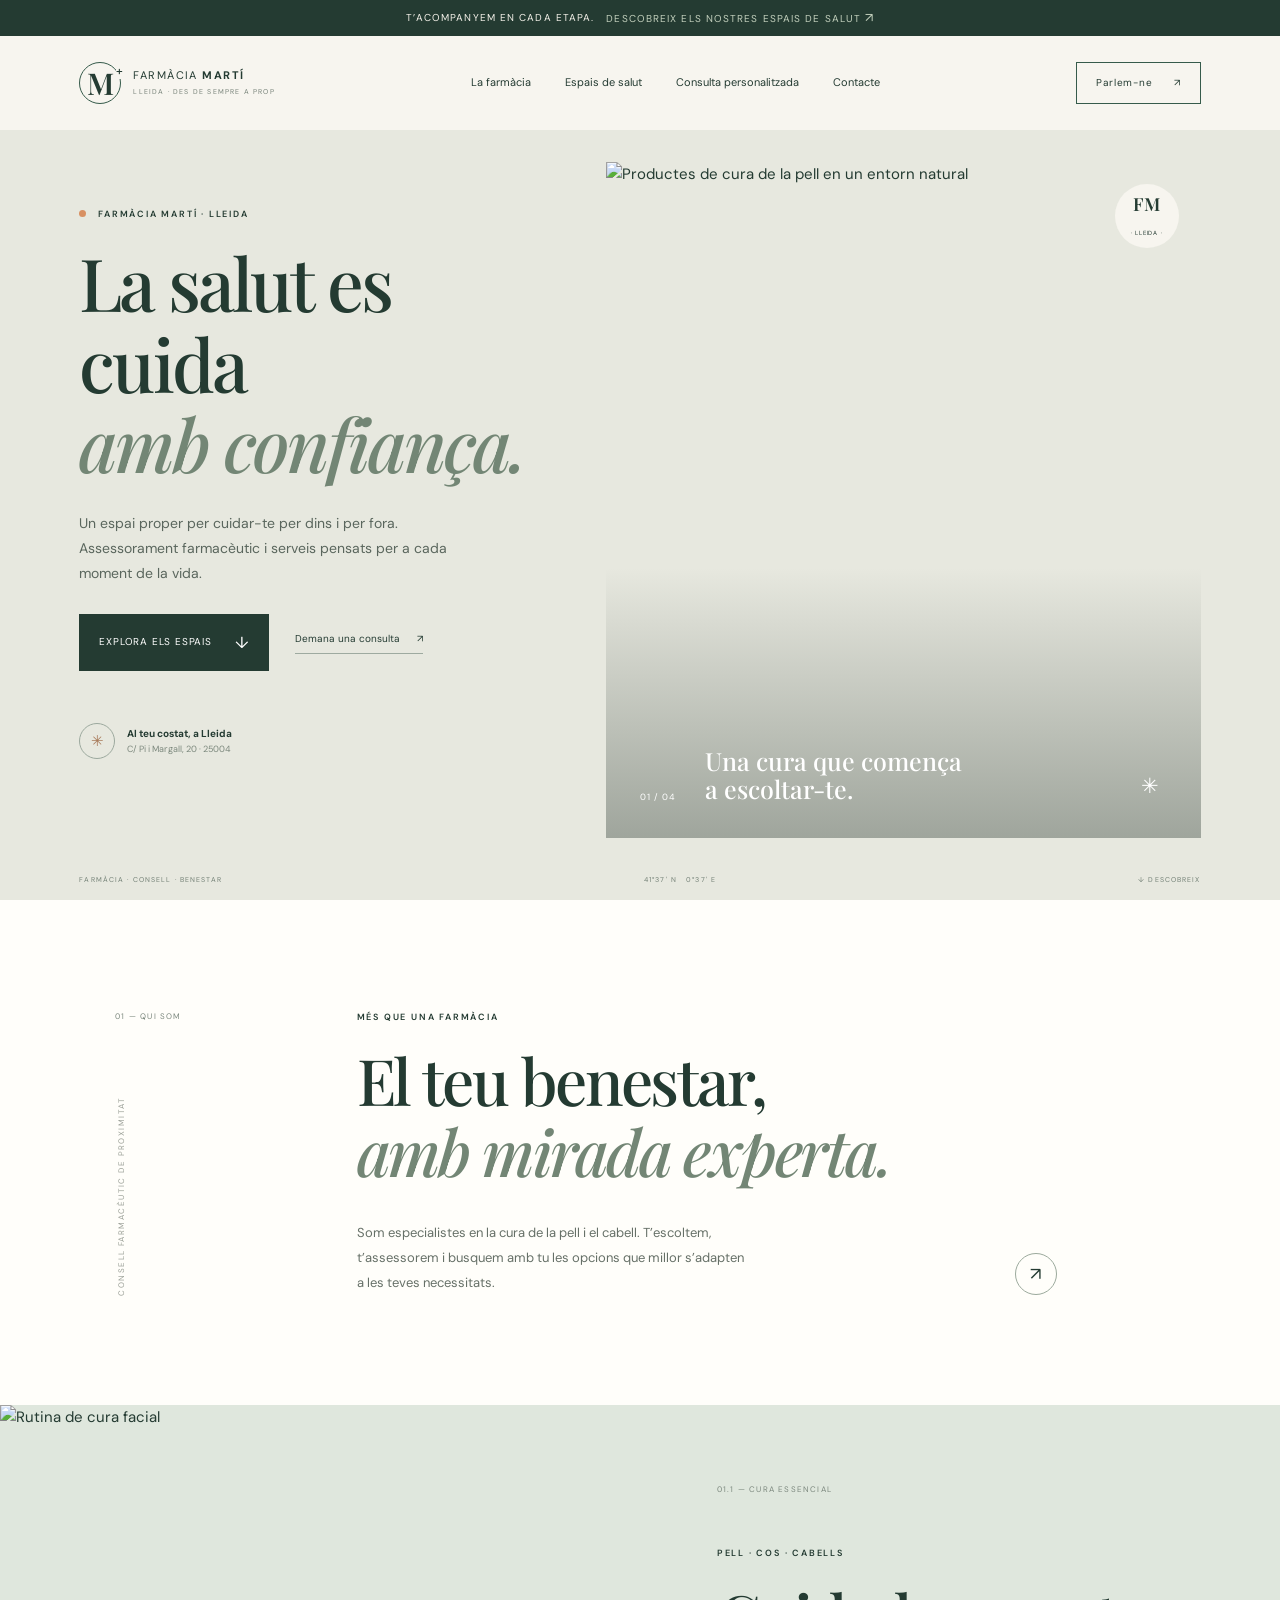
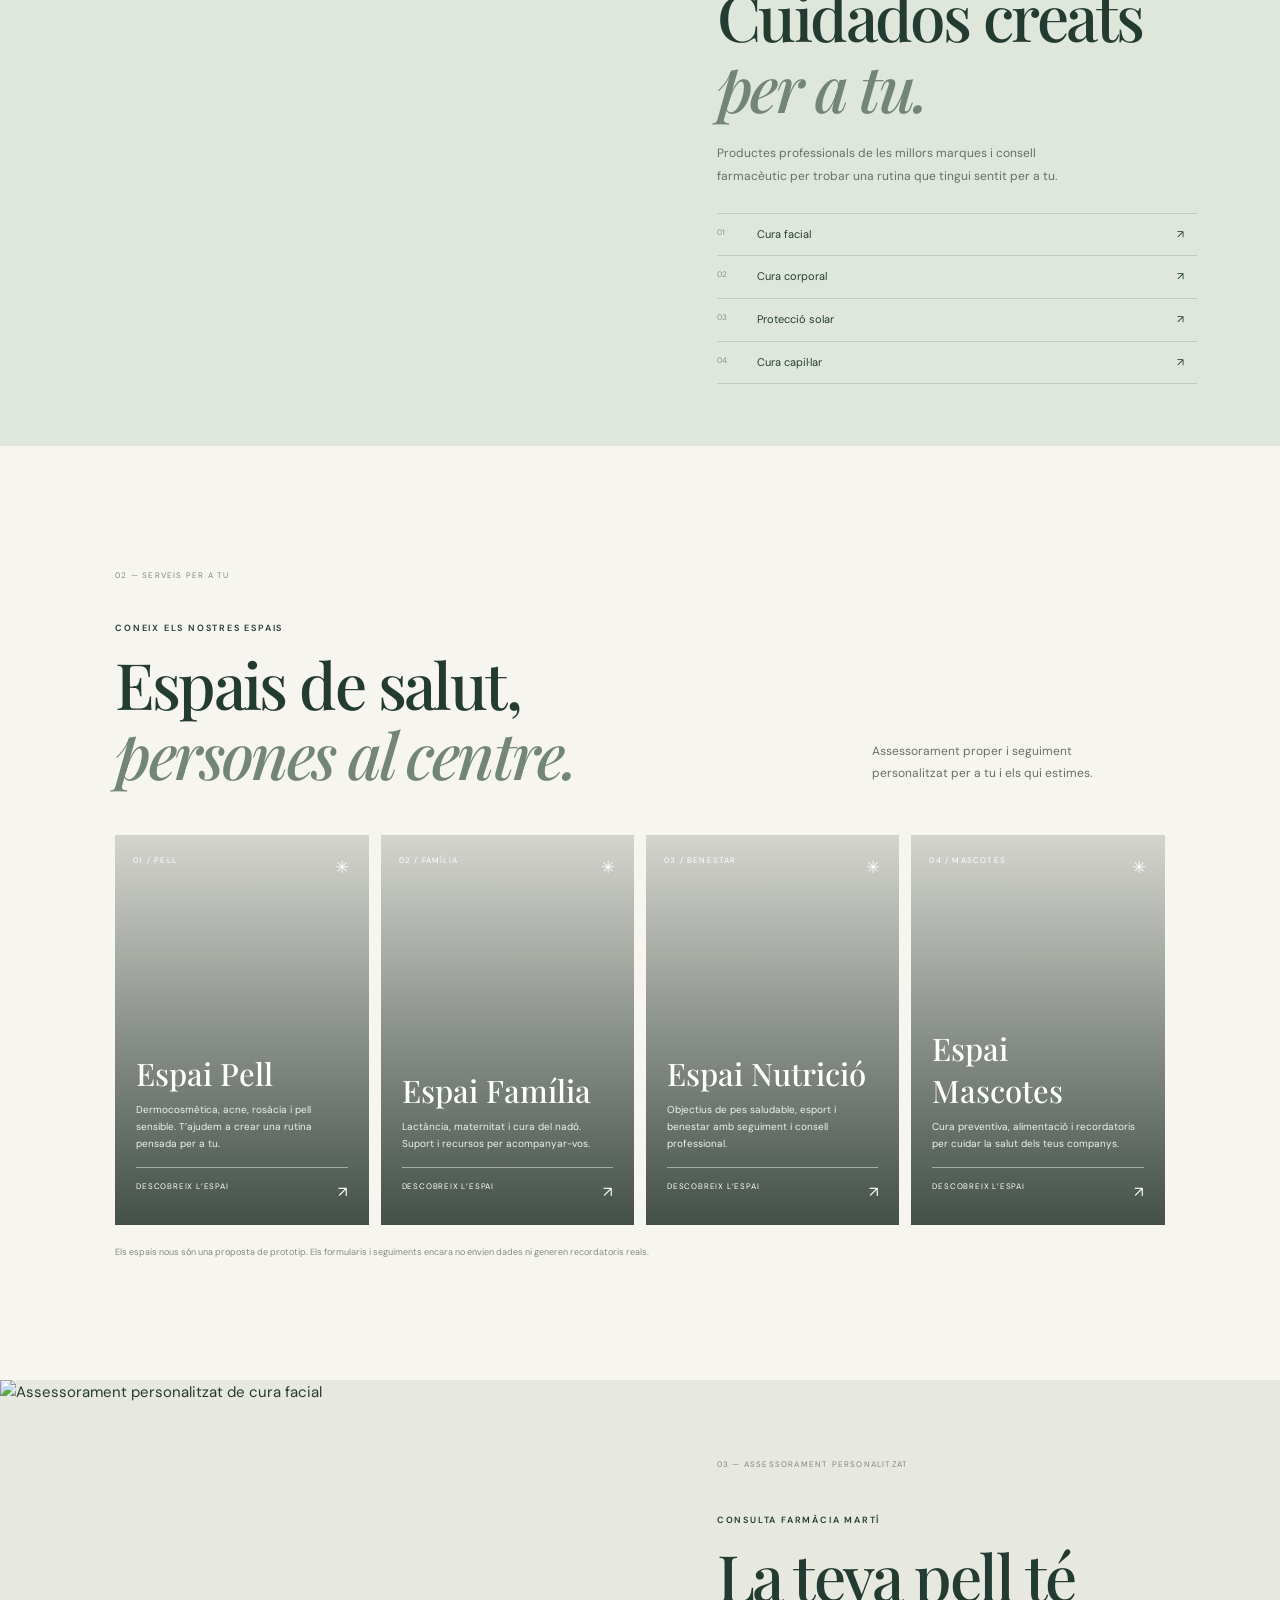
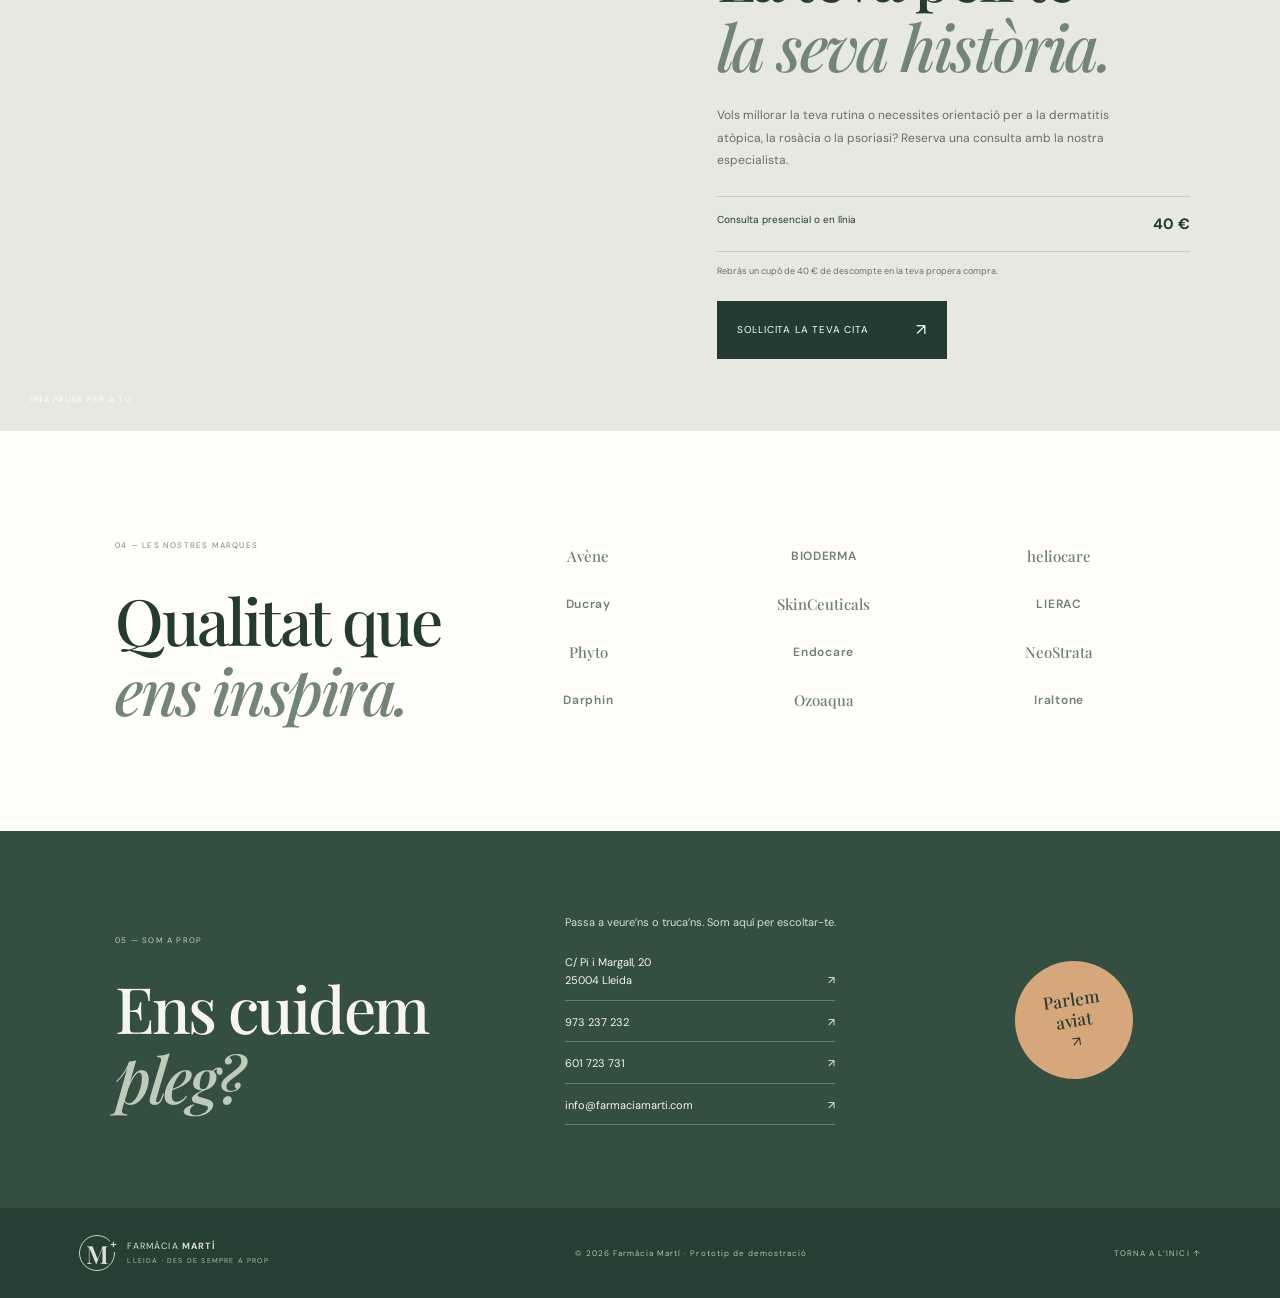
==== index.html @ e65467ad "Initial commit Co-authored-by: Copilot <223556219+Copilot@users.noreply.github.com>" ====
<!doctype html>
<html lang="ca">
<head>
  <meta charset="utf-8">
  <meta name="viewport" content="width=device-width, initial-scale=1">
  <meta name="theme-color" content="#f7f5ef">
  <meta name="description" content="Farmàcia Martí a Lleida: cura de la pell, assessorament dermocosmètic i nous espais de salut per a tota la família.">
  <title>Farmàcia Martí — Espais de salut a Lleida</title>
  <link rel="preconnect" href="https://fonts.googleapis.com">
  <link rel="preconnect" href="https://fonts.gstatic.com" crossorigin>
  <link href="https://fonts.googleapis.com/css2?family=DM+Sans:wght@400;500;600;700&family=Playfair+Display:wght@500;600;700&display=swap" rel="stylesheet">
  <link rel="stylesheet" href="styles.css">
</head>
<body>
  <div class="notice">T’acompanyem en cada etapa. <a href="#espais">Descobreix els nostres espais de salut <span>↗</span></a></div>
  <header class="site-header">
    <a class="brand" href="#inici" aria-label="Farmàcia Martí, inici"><span class="brand-mark">M<span>+</span></span><span class="brand-name">FARMÀCIA <b>MARTÍ</b><small>LLEIDA · DES DE SEMPRE A PROP</small></span></a>
    <button class="menu-toggle" aria-label="Obrir menú" aria-expanded="false">☰</button>
    <nav class="main-nav" aria-label="Navegació principal">
      <a href="#cura">La farmàcia</a><a href="#espais">Espais de salut</a><a href="#consulta">Consulta personalitzada</a><a href="#contacte">Contacte</a>
    </nav>
    <a class="header-cta" href="#consulta">Parlem-ne <span>↗</span></a>
  </header>
  <main>
    <section class="hero" id="inici">
      <div class="hero-copy"><p class="eyebrow"><span></span> FARMÀCIA MARTÍ · LLEIDA</p>
        <h1>La salut es cuida<br><em>amb confiança.</em></h1>
        <p class="hero-lead">Un espai proper per cuidar-te per dins i per fora. Assessorament farmacèutic i serveis pensats per a cada moment de la vida.</p>
        <div class="hero-actions"><a class="button button-dark" href="#espais">Explora els espais <span>↓</span></a><a class="text-link" href="#consulta">Demana una consulta <span>↗</span></a></div>
        <div class="hero-note"><span class="note-icon">✳</span><span><b>Al teu costat, a Lleida</b><small>C/ Pi i Margall, 20 · 25004</small></span></div>
      </div>
      <div class="hero-visual"><img src="https://images.unsplash.com/photo-1608248543803-ba4f8c70ae0b?auto=format&fit=crop&w=1400&q=85" alt="Productes de cura de la pell en un entorn natural"><div class="image-label"><span>01 / 04</span><b>Una cura que comença<br>a escoltar-te.</b><i>✳</i></div><div class="hero-stamp">FM<br><span>· LLEIDA ·</span></div></div>
      <div class="hero-bottom"><span>FARMÀCIA · CONSELL · BENESTAR</span><span>41°37' N&nbsp;&nbsp; 0°37' E</span><span>↓ DESCOBREIX</span></div>
    </section>

    <section class="intro section-pad" id="cura"><div class="intro-aside"><span class="section-number">01 — QUI SOM</span><span class="vertical-note">CONSELL FARMACÈUTIC DE PROXIMITAT</span></div><div class="intro-content"><p class="eyebrow">MÉS QUE UNA FARMÀCIA</p><h2>El teu benestar,<br><em>amb mirada experta.</em></h2><div class="intro-bottom"><p>Som especialistes en la cura de la pell i el cabell. T’escoltem, t’assessorem i busquem amb tu les opcions que millor s’adapten a les teves necessitats.</p><a class="round-link" href="#contacte" aria-label="Contacta amb Farmàcia Martí">↗</a></div></div></section>

    <section class="care-section"><div class="care-image"><img src="https://images.unsplash.com/photo-1556229010-6c3f2c9ca5f8?auto=format&fit=crop&w=1100&q=85" alt="Rutina de cura facial"></div><div class="care-copy"><span class="section-number">01.1 — CURA ESSENCIAL</span><p class="eyebrow">PELL · COS · CABELLS</p><h2>Cuidados creats<br><em>per a tu.</em></h2><p>Productes professionals de les millors marques i consell farmacèutic per trobar una rutina que tingui sentit per a tu.</p><div class="category-list"><a href="#espais"><span>01</span> Cura facial <b>↗</b></a><a href="#espais"><span>02</span> Cura corporal <b>↗</b></a><a href="#espais"><span>03</span> Protecció solar <b>↗</b></a><a href="#espais"><span>04</span> Cura capil·lar <b>↗</b></a></div></div></section>

    <section class="spaces section-pad" id="espais"><div class="spaces-heading"><div><span class="section-number">02 — SERVEIS PER A TU</span><p class="eyebrow">CONEIX ELS NOSTRES ESPAIS</p><h2>Espais de salut,<br><em>persones al centre.</em></h2></div><p>Assessorament proper i seguiment personalitzat per a tu i els qui estimes.</p></div>
      <div class="space-grid">
        <article class="space-card skin"><div class="space-card-top"><span>01 / PELL</span><span>✳</span></div><div class="space-content"><h3>Espai Pell</h3><p>Dermocosmètica, acne, rosàcia i pell sensible. T’ajudem a crear una rutina pensada per a tu.</p><a href="#consulta">Descobreix l’espai <b>↗</b></a></div></article>
        <article class="space-card family"><div class="space-card-top"><span>02 / FAMÍLIA</span><span>✳</span></div><div class="space-content"><h3>Espai Família</h3><p>Lactància, maternitat i cura del nadó. Suport i recursos per acompanyar-vos.</p><a href="#consulta">Descobreix l’espai <b>↗</b></a></div></article>
        <article class="space-card nutrition"><div class="space-card-top"><span>03 / BENESTAR</span><span>✳</span></div><div class="space-content"><h3>Espai Nutrició</h3><p>Objectius de pes saludable, esport i benestar amb seguiment i consell professional.</p><a href="#consulta">Descobreix l’espai <b>↗</b></a></div></article>
        <article class="space-card pets"><div class="space-card-top"><span>04 / MASCOTES</span><span>✳</span></div><div class="space-content"><h3>Espai Mascotes</h3><p>Cura preventiva, alimentació i recordatoris per cuidar la salut dels teus companys.</p><a href="#consulta">Descobreix l’espai <b>↗</b></a></div></article>
      </div>
      <p class="prototype-note">Els espais nous són una proposta de prototip. Els formularis i seguiments encara no envien dades ni generen recordatoris reals.</p>
    </section>

    <section class="appointment" id="consulta"><div class="appointment-image"><img src="https://images.unsplash.com/photo-1616394584738-fc6e612e71b9?auto=format&fit=crop&w=1100&q=85" alt="Assessorament personalitzat de cura facial"><span>UNA PAUSA PER A TU</span></div><div class="appointment-copy"><span class="section-number">03 — ASSESSORAMENT PERSONALITZAT</span><p class="eyebrow">CONSULTA FARMÀCIA MARTÍ</p><h2>La teva pell té<br><em>la seva història.</em></h2><p>Vols millorar la teva rutina o necessites orientació per a la dermatitis atòpica, la rosàcia o la psoriasi? Reserva una consulta amb la nostra especialista.</p><div class="price-line"><span>Consulta presencial o en línia</span><b>40 €</b></div><div class="coupon">Rebràs un cupó de 40 € de descompte en la teva propera compra.</div><button class="button button-dark" data-open-form="Pell">Sol·licita la teva cita <span>↗</span></button></div></section>

    <section class="brands section-pad"><div class="brands-title"><span class="section-number">04 — LES NOSTRES MARQUES</span><h2>Qualitat que<br><em>ens inspira.</em></h2></div><div class="brand-wall"><span>Avène</span><span>BIODERMA</span><span>heliocare</span><span>Ducray</span><span>SkinCeuticals</span><span>LIERAC</span><span>Phyto</span><span>Endocare</span><span>NeoStrata</span><span>Darphin</span><span>Ozoaqua</span><span>Iraltone</span></div></section>

    <section class="contact-band" id="contacte"><div><span class="section-number">05 — SOM A PROP</span><h2>Ens cuidem<br><em>pleg?</em></h2></div><div class="contact-info"><p>Passa a veure’ns o truca’ns. Som aquí per escoltar-te.</p><a href="https://maps.google.com/?q=Carrer+Pi+i+Margall+20+Lleida" target="_blank" rel="noreferrer">C/ Pi i Margall, 20<br>25004 Lleida <span>↗</span></a><a href="tel:+34973237232">973 237 232 <span>↗</span></a><a href="tel:+34601723731">601 723 731 <span>↗</span></a><a href="mailto:info@farmaciamarti.com">info@farmaciamarti.com <span>↗</span></a></div><a class="contact-round" href="mailto:info@farmaciamarti.com">Parlem<br>aviat <span>↗</span></a></section>
  </main>
  <footer><a class="brand footer-brand" href="#inici"><span class="brand-mark">M<span>+</span></span><span class="brand-name">FARMÀCIA <b>MARTÍ</b><small>LLEIDA · DES DE SEMPRE A PROP</small></span></a><span>© 2026 Farmàcia Martí · Prototip de demostració</span><a href="#inici">TORNA A L’INICI ↑</a></footer>

  <dialog id="request-dialog"><form method="dialog" class="dialog-close"><button aria-label="Tanca">×</button></form><p class="eyebrow">FARMÀCIA MARTÍ · LLEIDA</p><h2>Parlem del teu<br><em>benestar.</em></h2><p class="dialog-copy">Aquesta és una demostració. Per demanar hora de veritat, truca’ns al <a href="tel:+34973237232">973 237 232</a>.</p><form id="request-form"><label for="service">M’interessa</label><select id="service" name="service"><option>Espai Pell</option><option>Espai Família</option><option>Espai Nutrició</option><option>Espai Mascotes</option></select><label for="name">Com et podem dir?</label><input id="name" name="name" placeholder="El teu nom" required><label for="email">Correu electrònic</label><input id="email" name="email" type="email" placeholder="tu@exemple.cat" required><button class="button button-dark" type="submit">Veure confirmació <span>↗</span></button><p class="form-hint">Les dades s’utilitzen només en aquesta demostració i no s’envien ni es guarden.</p></form><p class="success-message" hidden>Gràcies! Hem preparat la teva sol·licitud de demostració. Per concretar una cita, contacta amb la farmàcia per telèfon.</p></dialog>
  <script src="script.js"></script>
</body>
</html>
---- styles.css ----
:root{--ink:#243b32;--green:#365b4b;--sage:#dfe7dc;--cream:#f7f5ef;--paper:#fffefa;--orange:#d89062;--line:#d8ddd3;--serif:'Playfair Display',Georgia,serif;--sans:'DM Sans',Arial,sans-serif}*{box-sizing:border-box}html{scroll-behavior:smooth}body{margin:0;background:var(--cream);color:var(--ink);font-family:var(--sans);font-size:15px;line-height:1.6}a{color:inherit;text-decoration:none}button{font:inherit}.notice{height:36px;background:var(--ink);color:#f4f1e9;text-align:center;font-size:10px;letter-spacing:.11em;text-transform:uppercase;display:flex;justify-content:center;align-items:center;gap:12px}.notice a{color:#c3d0bd}.notice span{font-size:13px}.site-header{height:94px;padding:0 6.2%;display:flex;align-items:center;justify-content:space-between;background:var(--cream);position:relative;z-index:5}.brand{display:flex;align-items:center;gap:12px}.brand-mark{font:600 30px var(--serif);width:42px;height:42px;border:1px solid var(--green);border-radius:50%;display:grid;place-items:center;position:relative}.brand-mark span{font:500 12px var(--sans);position:absolute;right:-3px;top:0;background:var(--cream)}.brand-name{font-size:11px;letter-spacing:.13em;line-height:1.25}.brand-name b{font-weight:700}.brand-name small{display:block;font-size:7px;letter-spacing:.17em;color:#778379;margin-top:5px}.main-nav{display:flex;gap:34px;font-size:11px}.main-nav a:hover,.text-link:hover{color:#aa704d}.header-cta{border:1px solid var(--green);padding:12px 19px;font-size:10px;letter-spacing:.07em}.header-cta span{padding-left:18px}.menu-toggle{display:none}.hero{min-height:620px;height:calc(100vh - 130px);max-height:790px;background:#e7e8df;display:grid;grid-template-columns:47% 53%;position:relative;padding:0 6.2% 44px}.hero-copy{align-self:center;padding:0 8% 20px 0;max-width:540px}.eyebrow{font-size:9px;letter-spacing:.2em;font-weight:600;margin:0 0 21px}.eyebrow>span{width:7px;height:7px;border-radius:50%;display:inline-block;background:var(--orange);margin-right:8px}.hero h1,.intro h2,.care-copy h2,.spaces h2,.appointment h2,.brands h2,.contact-band h2,.dialog h2{font:500 clamp(42px,5.7vw,78px)/1.1 var(--serif);letter-spacing:-.04em;margin:0}.hero h1 em,.intro h2 em,.care-copy h2 em,.spaces h2 em,.appointment h2 em,.brands h2 em,.contact-band h2 em,.dialog h2 em{font-weight:500;color:#738675}.hero-lead{font-size:14px;line-height:1.8;max-width:390px;color:#5a665d;margin:28px 0 27px}.hero-actions{display:flex;align-items:center;gap:26px}.button{display:inline-flex;align-items:center;justify-content:space-between;border:0;padding:16px 20px;min-width:190px;font-size:10px;letter-spacing:.08em;text-transform:uppercase;cursor:pointer}.button-dark{background:var(--ink);color:#fff}.button-dark:hover{background:#50715f}.button span{font-size:16px}.text-link{font-size:10px;border-bottom:1px solid #9eaaa0;padding-bottom:6px}.text-link span{margin-left:14px}.hero-note{display:flex;gap:12px;align-items:center;margin-top:52px}.note-icon{width:36px;height:36px;border:1px solid #9ca99e;border-radius:50%;display:grid;place-items:center;color:#a77958}.hero-note b,.hero-note small{display:block}.hero-note b{font-size:10px}.hero-note small{font-size:9px;color:#7c887d}.hero-visual{position:relative;margin:32px 0 18px;overflow:hidden}.hero-visual:after{content:'';position:absolute;inset:0;background:linear-gradient(0deg,rgba(25,40,32,.35),transparent 40%)}.hero-visual img,.care-image img,.appointment-image img{width:100%;height:100%;object-fit:cover;display:block}.hero-visual img{object-position:50% 45%}.image-label{position:absolute;z-index:1;bottom:34px;left:34px;color:#fff;display:grid;grid-template-columns:52px auto 26px;gap:13px;align-items:end;width:calc(100% - 68px)}.image-label span{font-size:9px;letter-spacing:.1em}.image-label b{font:500 25px/1.15 var(--serif)}.image-label i{font-style:normal;font-size:21px}.hero-stamp{position:absolute;z-index:2;top:22px;right:22px;background:var(--cream);border-radius:50%;height:64px;width:64px;text-align:center;padding-top:8px;font:600 18px var(--serif)}.hero-stamp span{font:6px var(--sans);letter-spacing:.13em}.hero-bottom{position:absolute;bottom:15px;left:6.2%;right:6.2%;display:flex;justify-content:space-between;font-size:7px;letter-spacing:.16em;color:#738076}.section-pad{padding:110px 9%}.intro{display:grid;grid-template-columns:23% 1fr;min-height:425px;background:var(--paper)}.section-number{font-size:8px;letter-spacing:.15em;color:#7c887e}.intro-aside{display:flex;flex-direction:column;justify-content:space-between}.vertical-note{writing-mode:vertical-rl;transform:rotate(180deg);font-size:8px;letter-spacing:.18em;color:#9a9f96}.intro-content{max-width:700px}.intro h2,.care-copy h2,.spaces h2,.appointment h2,.brands h2,.contact-band h2,.dialog h2{font-size:clamp(42px,5vw,65px)}.intro-bottom{display:flex;align-items:end;justify-content:space-between;margin-top:35px}.intro-bottom p{font-size:13px;color:#667067;max-width:390px;line-height:1.9;margin:0}.round-link{width:42px;height:42px;display:grid;place-items:center;border:1px solid #9caa9d;border-radius:50%;font-size:18px}.care-section{display:grid;grid-template-columns:1fr 1fr;min-height:620px;background:#dfe7dd}.care-image{min-height:600px}.care-image img{object-position:center}.care-copy{padding:78px 13% 62px 12%;align-self:center}.care-copy .section-number{display:block;margin-bottom:50px}.care-copy h2{margin:0 0 20px}.care-copy>p:not(.eyebrow){max-width:385px;color:#637067;font-size:12px;line-height:1.9;margin:0 0 25px}.category-list{border-top:1px solid #c0cbc0}.category-list a{display:grid;grid-template-columns:40px 1fr 20px;padding:12px 0;border-bottom:1px solid #c0cbc0;font-size:11px}.category-list a span{font-size:8px;color:#8a988c}.category-list a b{font-weight:400}.spaces{background:var(--cream);padding-top:115px;padding-bottom:120px}.spaces-heading{display:flex;justify-content:space-between;align-items:end;margin-bottom:46px}.spaces-heading>div .eyebrow{margin-top:36px;margin-bottom:13px}.spaces-heading>p{max-width:240px;color:#667067;font-size:12px;line-height:1.8;margin:0 5% 5px 30px}.space-grid{display:grid;grid-template-columns:repeat(4,1fr);gap:12px}.space-card{height:390px;position:relative;overflow:hidden;color:#fff;background-size:cover;background-position:center}.space-card:before{content:'';position:absolute;inset:0;background:linear-gradient(180deg,rgba(27,43,35,.16),rgba(27,43,35,.82))}.space-card.skin{background-image:url('https://images.unsplash.com/photo-1611930022073-b7a4ba5fcccd?auto=format&fit=crop&w=700&q=80')}.space-card.family{background-image:url('https://images.unsplash.com/photo-1519689680058-324335c77eba?auto=format&fit=crop&w=700&q=80')}.space-card.nutrition{background-image:url('https://images.unsplash.com/photo-1490645935967-10de6ba17061?auto=format&fit=crop&w=700&q=80')}.space-card.pets{background-image:url('https://images.unsplash.com/photo-1516734212186-a967f81ad0d7?auto=format&fit=crop&w=700&q=80')}.space-card-top{position:absolute;top:19px;left:18px;right:18px;display:flex;justify-content:space-between;font-size:8px;letter-spacing:.15em}.space-card-top span:last-child{font-size:17px}.space-content{position:absolute;bottom:0;padding:24px 21px 21px}.space-content h3{font:500 31px var(--serif);margin:0 0 7px}.space-content p{font-size:10px;line-height:1.7;margin:0 0 15px;color:#f1f1eb}.space-content a{display:block;font-size:8px;letter-spacing:.1em;text-transform:uppercase;border-top:1px solid #ffffff77;padding-top:12px}.space-content a b{float:right;font-size:15px;font-weight:400}.prototype-note{font-size:9px;color:#828a82;margin:20px 0 0}.appointment{display:grid;grid-template-columns:50% 50%;min-height:600px;background:#e7e8df}.appointment-image{position:relative;min-height:570px}.appointment-image img{object-position:50% 43%}.appointment-image>span{position:absolute;bottom:25px;left:30px;color:#fff;font-size:8px;letter-spacing:.16em}.appointment-copy{padding:78px 14% 72px 12%;align-self:center}.appointment-copy .section-number{display:block;margin-bottom:42px}.appointment-copy .eyebrow{margin-bottom:14px}.appointment-copy h2{margin-bottom:22px}.appointment-copy>p:not(.eyebrow){font-size:12px;line-height:1.9;color:#667067;max-width:400px}.price-line{display:flex;justify-content:space-between;border-top:1px solid #c6cdc3;border-bottom:1px solid #c6cdc3;padding:15px 0;margin-top:24px;font-size:10px}.price-line b{font-size:15px}.coupon{font-size:9px;color:#5e7565;margin:12px 0 23px}.appointment-copy .button{min-width:230px}.brands{background:var(--paper);display:grid;grid-template-columns:35% 1fr;align-items:center;padding-top:100px;padding-bottom:105px}.brands-title h2{margin-top:30px}.brand-wall{display:grid;grid-template-columns:repeat(3,1fr);gap:28px 24px;align-items:center;text-align:center}.brand-wall span{font:500 15px var(--serif);color:#718074}.brand-wall span:nth-child(2n){font:600 12px var(--sans);letter-spacing:.06em}.contact-band{background:#344f42;color:#f7f5ef;padding:83px 9%;display:grid;grid-template-columns:1fr 1fr 150px;align-items:center}.contact-band .section-number{color:#c2cdbf}.contact-band h2{margin-top:23px}.contact-band h2 em{color:#becbbb}.contact-info{display:flex;flex-direction:column;gap:13px}.contact-info p{font-size:11px;color:#d6ddd3;margin:0 0 10px}.contact-info a{font-size:11px;border-bottom:1px solid #ffffff40;padding-bottom:10px;width:270px}.contact-info a span{float:right}.contact-round{width:118px;height:118px;background:#d6a77a;color:#263d33;border-radius:50%;display:grid;place-content:center;text-align:center;font:500 17px/1.2 var(--serif);transform:rotate(-8deg)}.contact-round span{font:14px var(--sans);margin:3px auto 0}footer{padding:27px 6.2%;display:flex;justify-content:space-between;align-items:center;background:#273e34;color:#dbe2d8}footer .brand-mark{width:36px;height:36px;font-size:25px;border-color:#c8d2c8}footer .brand-mark span{background:#273e34}footer .brand-name{font-size:9px}footer .brand-name small{color:#aeb9ae}footer>span,footer>a:last-child{font-size:8px;letter-spacing:.13em;color:#b8c2b8}dialog{border:0;padding:44px 48px 38px;max-width:450px;width:calc(100% - 32px);background:var(--paper);color:var(--ink);box-shadow:0 20px 90px #17251c55}dialog::backdrop{background:#15251dbb;backdrop-filter:blur(3px)}.dialog-close{position:absolute;right:18px;top:12px}.dialog-close button{background:none;border:0;font-size:26px;cursor:pointer;color:var(--ink)}dialog h2{font-size:44px;margin-bottom:15px}.dialog-copy{font-size:12px;color:#69736a;line-height:1.8}dialog label{display:block;font-size:9px;letter-spacing:.1em;text-transform:uppercase;margin:15px 0 5px}dialog input,dialog select{width:100%;padding:12px;border:1px solid var(--line);background:white;font:12px var(--sans);color:var(--ink)}dialog .button{width:100%;margin-top:21px}.form-hint{font-size:9px;color:#818981}.success-message{font-size:13px;line-height:1.8;color:#476950;background:#e9f0e8;padding:16px;margin-top:20px}
@media(max-width:900px){.site-header{padding:0 4%;height:80px}.main-nav{gap:16px;font-size:9px}.header-cta{padding:10px;font-size:9px}.hero{padding-left:5%;padding-right:5%;grid-template-columns:46% 54%;min-height:590px}.hero-copy{padding-right:6%}.hero h1{font-size:58px}.hero-bottom{left:5%;right:5%}.section-pad{padding-left:6%;padding-right:6%}.space-grid{grid-template-columns:repeat(2,1fr)}.space-card{height:370px}.care-copy,.appointment-copy{padding-left:8%;padding-right:8%}.contact-band{padding-left:6%;padding-right:6%;grid-template-columns:1fr 1fr 120px}.contact-round{width:100px;height:100px}}
@media(max-width:650px){.notice{font-size:8px;letter-spacing:.07em;gap:5px}.site-header{height:72px}.brand-mark{width:36px;height:36px;font-size:25px}.brand-name{font-size:9px}.menu-toggle{display:block;margin-left:auto;margin-right:12px;border:0;background:none;font-size:20px;color:var(--ink)}.main-nav{display:none;position:absolute;top:72px;left:0;right:0;background:var(--paper);padding:20px 7%;flex-direction:column;gap:18px;font-size:12px;box-shadow:0 12px 20px #1c32251a}.main-nav.open{display:flex}.header-cta{padding:9px;font-size:8px}.header-cta span{padding-left:6px}.hero{display:flex;flex-direction:column;height:auto;min-height:0;padding:48px 6% 43px}.hero-copy{padding:0;max-width:none}.hero h1{font-size:51px}.hero-lead{margin:20px 0;font-size:12px}.hero-actions{gap:15px}.button{min-width:165px;padding:14px;font-size:8px}.text-link{font-size:9px}.hero-note{margin-top:25px}.hero-visual{height:350px;margin:30px 0 0}.hero-visual img{object-position:center}.image-label{bottom:23px;left:20px;width:calc(100% - 40px);grid-template-columns:42px auto 20px;gap:8px}.image-label b{font-size:21px}.hero-stamp{width:52px;height:52px;top:13px;right:13px;font-size:16px}.hero-bottom{bottom:13px;font-size:6px}.hero-bottom span:nth-child(2){display:none}.section-pad{padding:70px 7%}.intro{display:block;min-height:0}.intro-aside{height:auto;margin-bottom:37px}.vertical-note{display:none}.intro h2,.care-copy h2,.spaces h2,.appointment h2,.brands h2,.contact-band h2{font-size:45px}.intro-bottom{margin-top:24px}.intro-bottom p{font-size:11px;padding-right:20px}.care-section,.appointment{grid-template-columns:1fr}.care-image,.appointment-image{min-height:360px;height:360px}.care-copy,.appointment-copy{padding:52px 7% 58px}.care-copy .section-number,.appointment-copy .section-number{margin-bottom:31px}.care-copy>p:not(.eyebrow),.appointment-copy>p:not(.eyebrow){font-size:11px}.spaces-heading{display:block;margin-bottom:30px}.spaces-heading>div .eyebrow{margin-top:28px}.spaces-heading>p{margin:18px 0 0;max-width:310px}.space-grid{gap:9px}.space-card{height:330px}.space-content{padding:20px 14px 16px}.space-content h3{font-size:25px}.space-content p{font-size:9px}.space-card-top{left:13px;right:13px;font-size:7px}.prototype-note{line-height:1.7}.appointment-image{order:1}.appointment-copy{order:2}.brands{grid-template-columns:1fr;gap:35px}.brands-title h2{margin-top:20px}.brand-wall{gap:24px 12px}.brand-wall span{font-size:13px}.contact-band{padding:60px 7%;grid-template-columns:1fr auto;gap:30px}.contact-band>div:first-child{grid-column:1/-1}.contact-info a{width:min(270px,100%)}.contact-round{grid-column:2;grid-row:2;width:82px;height:82px;font-size:14px}.contact-info{grid-column:1;grid-row:2}.contact-info p{font-size:10px}footer{padding:24px 6%;flex-wrap:wrap;gap:18px}footer>span{order:3;width:100%;font-size:7px}footer>a:last-child{font-size:7px}dialog{padding:38px 25px 27px}.dialog h2{font-size:40px}}
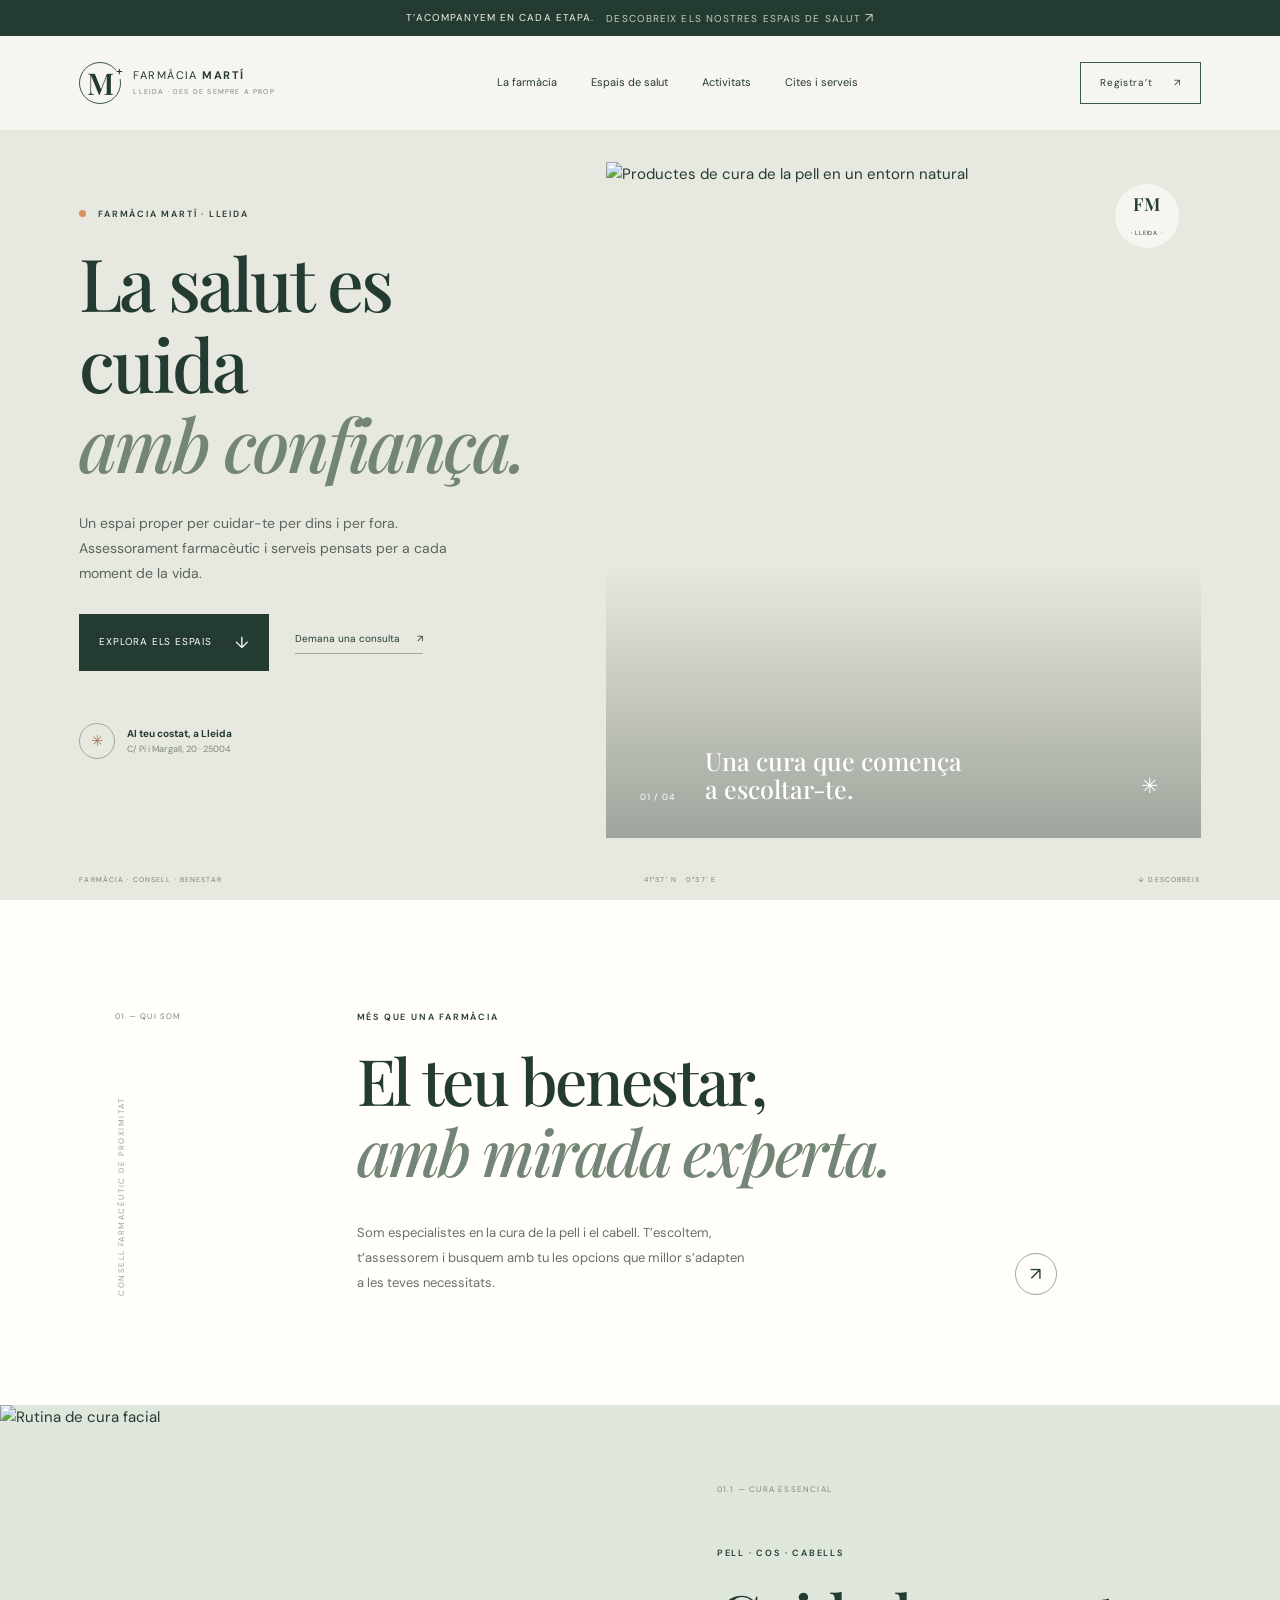
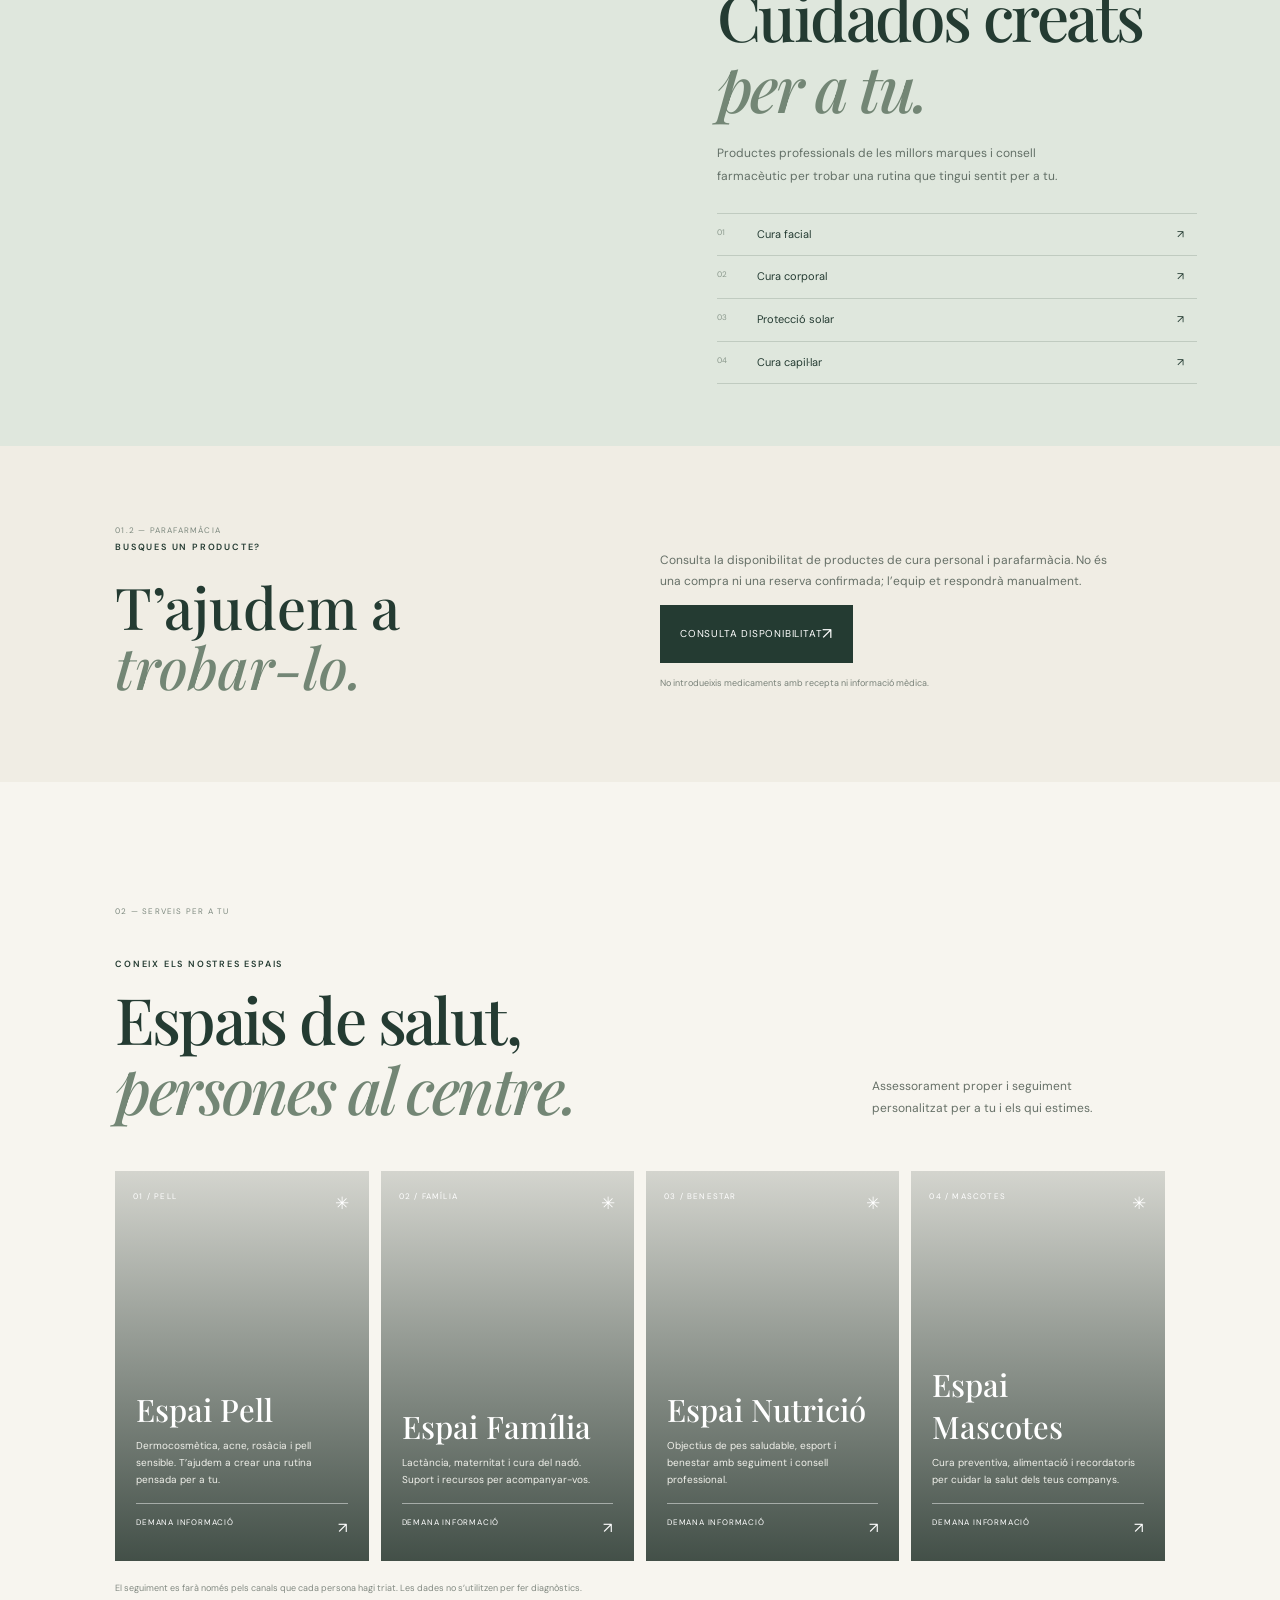
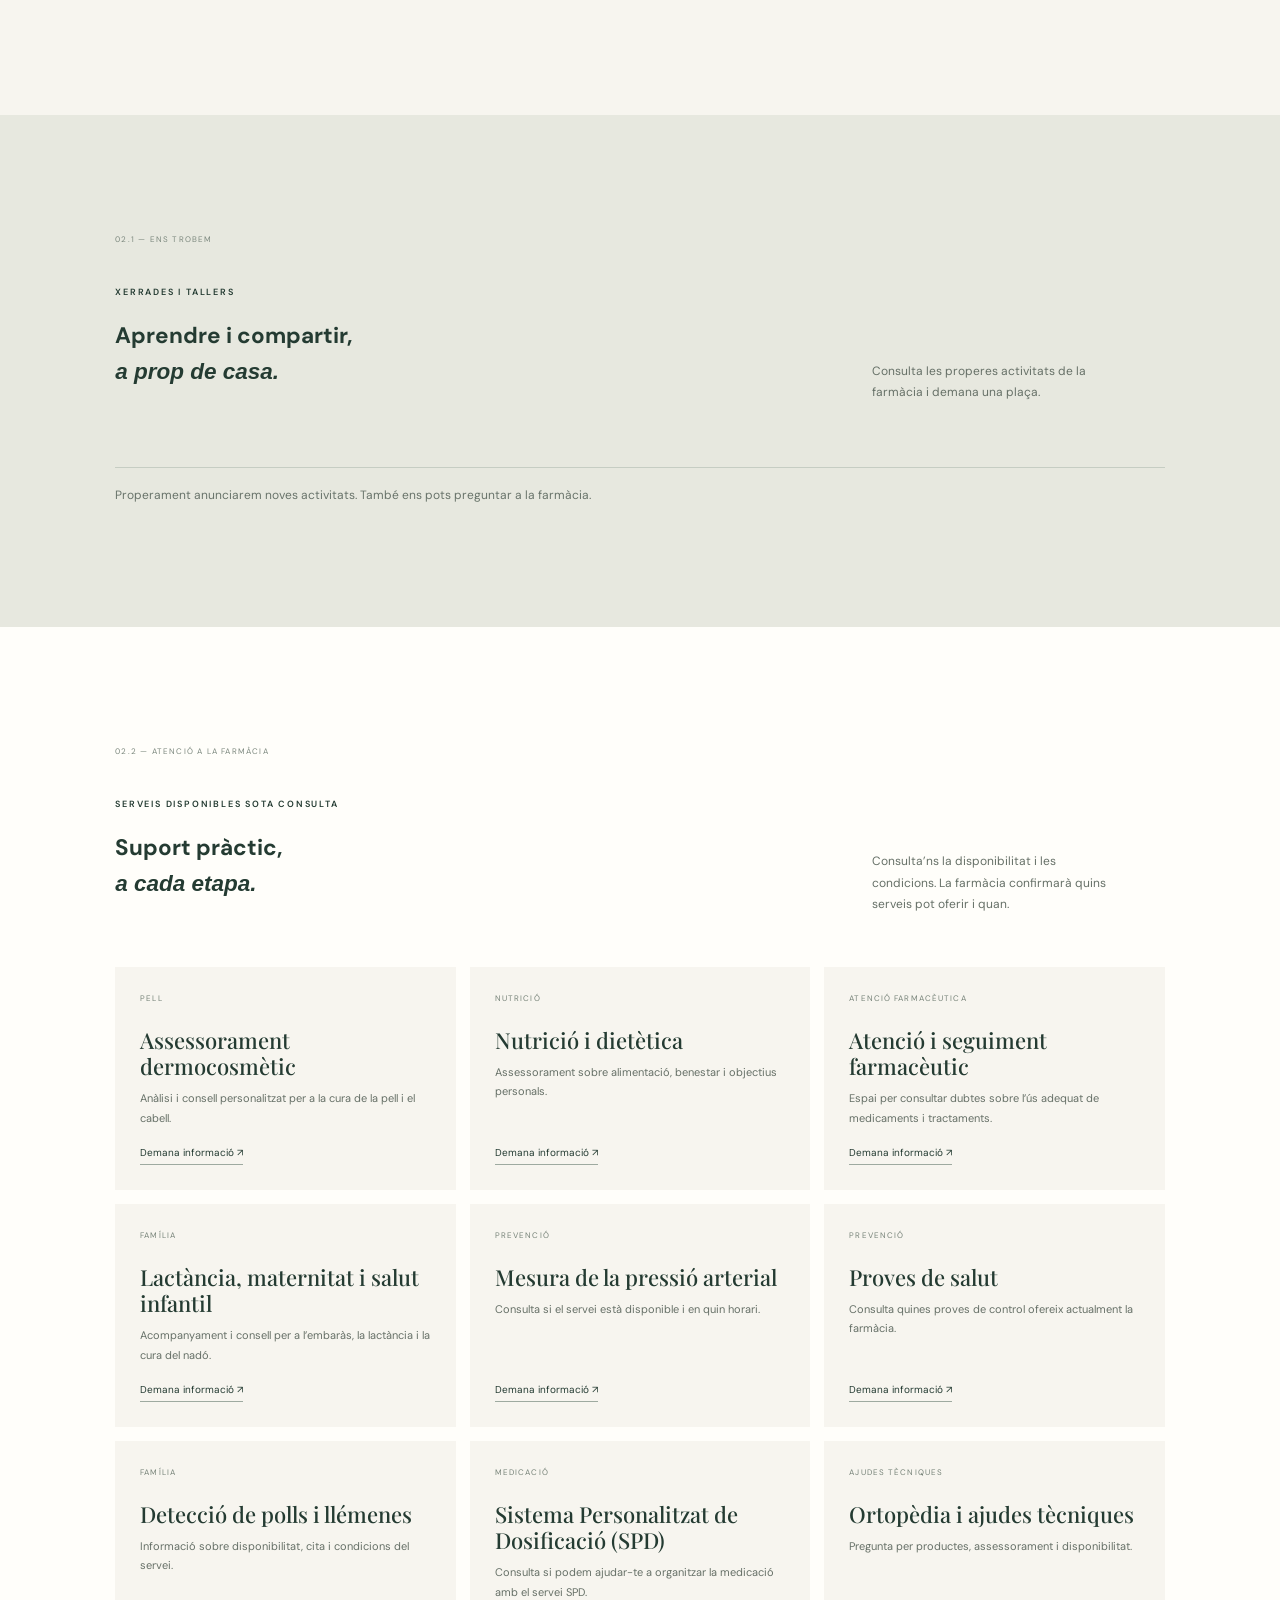
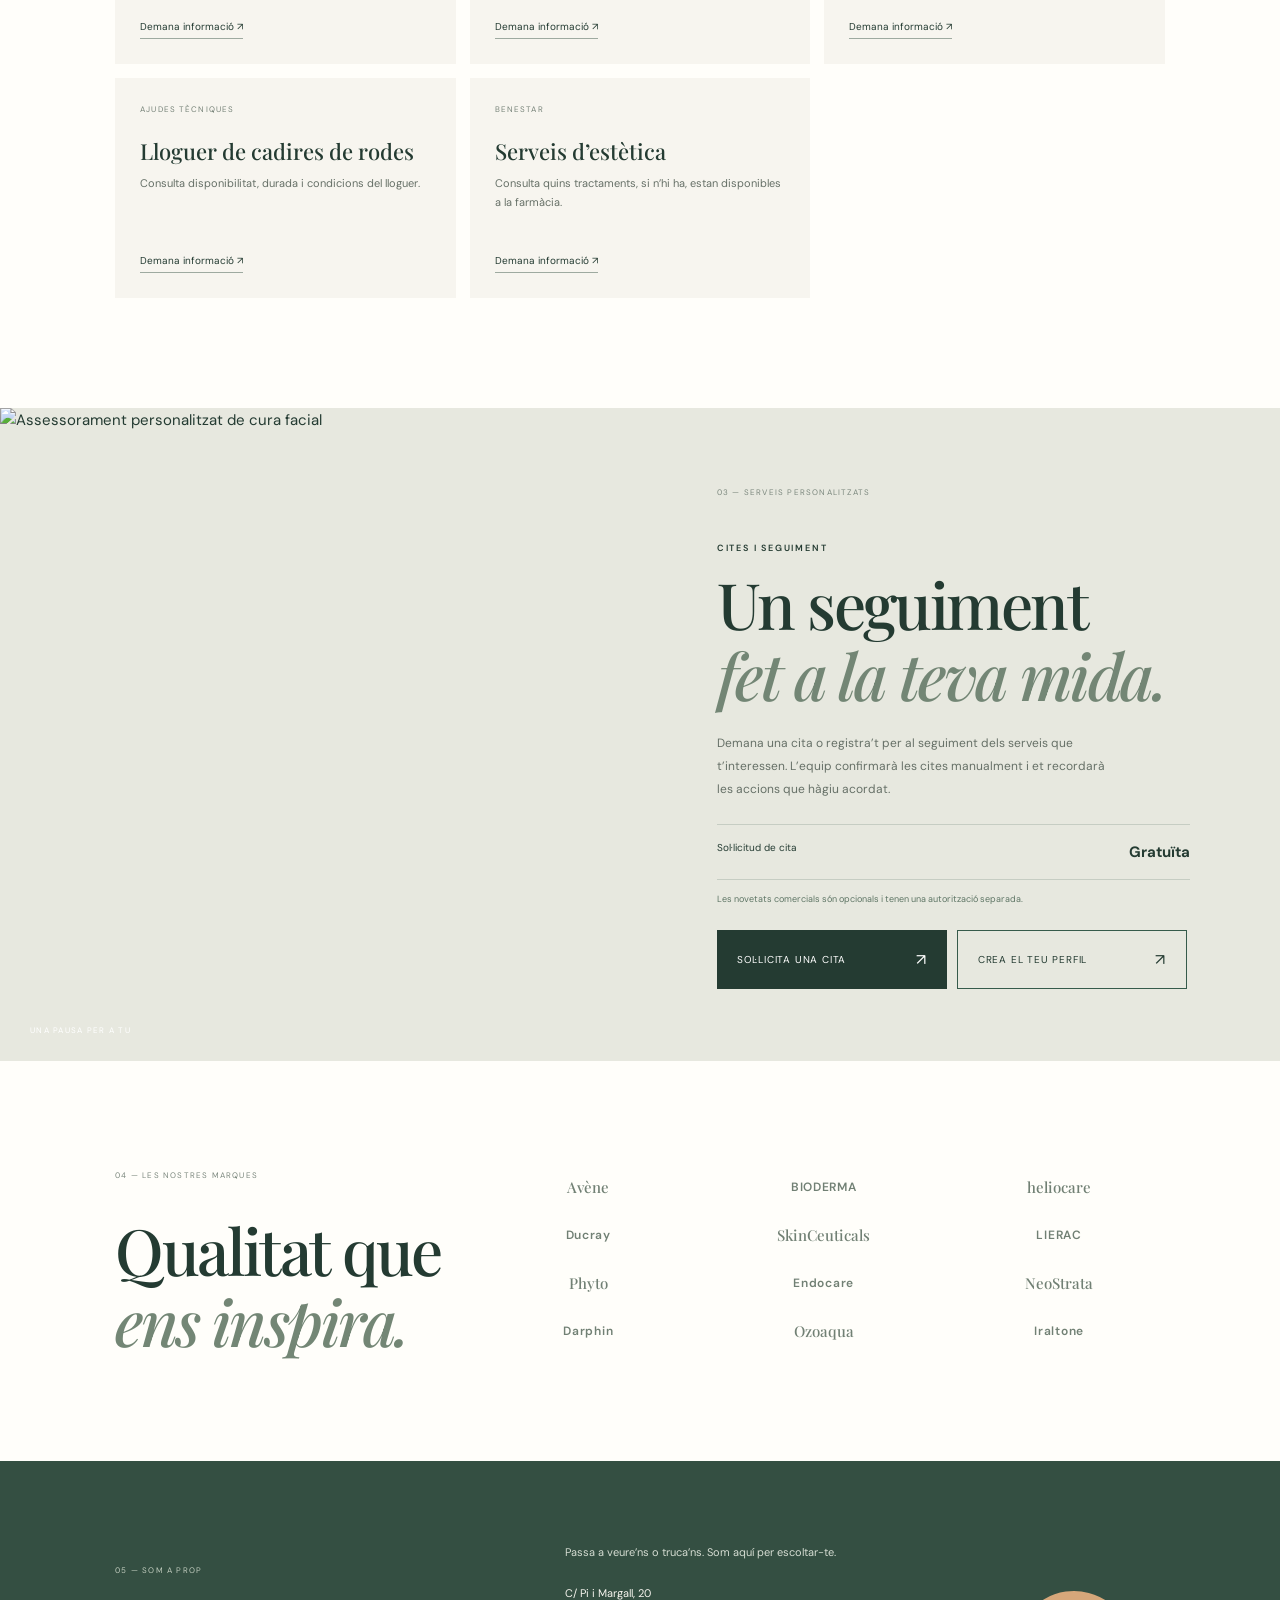
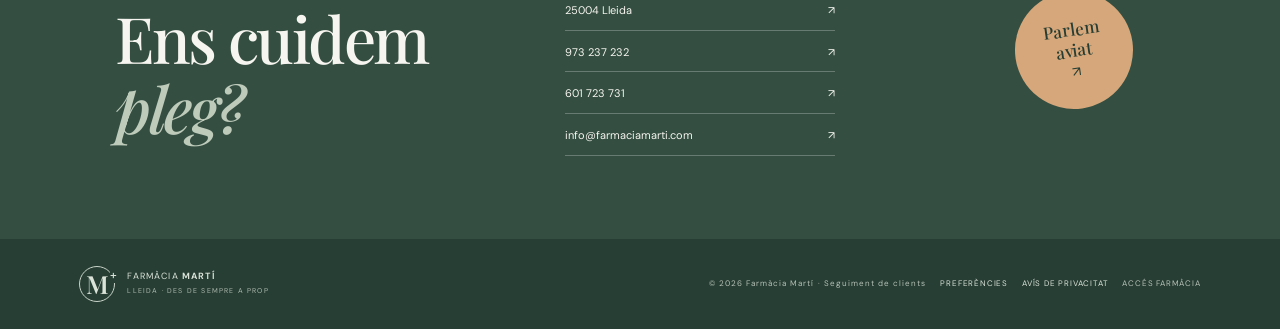
==== commit 8bd57d9d: "Actualitza els serveis de la farmàcia" ====
--- a/index.html
+++ b/index.html
@@ -9,7 +9,7 @@
   <link rel="preconnect" href="https://fonts.googleapis.com">
   <link rel="preconnect" href="https://fonts.gstatic.com" crossorigin>
   <link href="https://fonts.googleapis.com/css2?family=DM+Sans:wght@400;500;600;700&family=Playfair+Display:wght@500;600;700&display=swap" rel="stylesheet">
-  <link rel="stylesheet" href="styles.css">
+  <link rel="stylesheet" href="styles.css"><link rel="stylesheet" href="site-extra.css">
 </head>
 <body>
   <div class="notice">T’acompanyem en cada etapa. <a href="#espais">Descobreix els nostres espais de salut <span>↗</span></a></div>
@@ -17,16 +17,16 @@
     <a class="brand" href="#inici" aria-label="Farmàcia Martí, inici"><span class="brand-mark">M<span>+</span></span><span class="brand-name">FARMÀCIA <b>MARTÍ</b><small>LLEIDA · DES DE SEMPRE A PROP</small></span></a>
     <button class="menu-toggle" aria-label="Obrir menú" aria-expanded="false">☰</button>
     <nav class="main-nav" aria-label="Navegació principal">
-      <a href="#cura">La farmàcia</a><a href="#espais">Espais de salut</a><a href="#consulta">Consulta personalitzada</a><a href="#contacte">Contacte</a>
+      <a href="#cura">La farmàcia</a><a href="#espais">Espais de salut</a><a href="#activitats">Activitats</a><a href="#serveis-farmacia">Cites i serveis</a>
     </nav>
-    <a class="header-cta" href="#consulta">Parlem-ne <span>↗</span></a>
+    <a class="header-cta" href="#serveis-farmacia" data-open-form="Espai Pell">Registra’t <span>↗</span></a>
   </header>
   <main>
     <section class="hero" id="inici">
       <div class="hero-copy"><p class="eyebrow"><span></span> FARMÀCIA MARTÍ · LLEIDA</p>
         <h1>La salut es cuida<br><em>amb confiança.</em></h1>
         <p class="hero-lead">Un espai proper per cuidar-te per dins i per fora. Assessorament farmacèutic i serveis pensats per a cada moment de la vida.</p>
-        <div class="hero-actions"><a class="button button-dark" href="#espais">Explora els espais <span>↓</span></a><a class="text-link" href="#consulta">Demana una consulta <span>↗</span></a></div>
+        <div class="hero-actions"><a class="button button-dark" href="#espais">Explora els espais <span>↓</span></a><a class="text-link" href="#serveis-farmacia">Demana una consulta <span>↗</span></a></div>
         <div class="hero-note"><span class="note-icon">✳</span><span><b>Al teu costat, a Lleida</b><small>C/ Pi i Margall, 20 · 25004</small></span></div>
       </div>
       <div class="hero-visual"><img src="https://images.unsplash.com/photo-1608248543803-ba4f8c70ae0b?auto=format&fit=crop&w=1400&q=85" alt="Productes de cura de la pell en un entorn natural"><div class="image-label"><span>01 / 04</span><b>Una cura que comença<br>a escoltar-te.</b><i>✳</i></div><div class="hero-stamp">FM<br><span>· LLEIDA ·</span></div></div>
@@ -37,25 +37,46 @@
 
     <section class="care-section"><div class="care-image"><img src="https://images.unsplash.com/photo-1556229010-6c3f2c9ca5f8?auto=format&fit=crop&w=1100&q=85" alt="Rutina de cura facial"></div><div class="care-copy"><span class="section-number">01.1 — CURA ESSENCIAL</span><p class="eyebrow">PELL · COS · CABELLS</p><h2>Cuidados creats<br><em>per a tu.</em></h2><p>Productes professionals de les millors marques i consell farmacèutic per trobar una rutina que tingui sentit per a tu.</p><div class="category-list"><a href="#espais"><span>01</span> Cura facial <b>↗</b></a><a href="#espais"><span>02</span> Cura corporal <b>↗</b></a><a href="#espais"><span>03</span> Protecció solar <b>↗</b></a><a href="#espais"><span>04</span> Cura capil·lar <b>↗</b></a></div></div></section>
 
+    <section class="product-band section-pad" id="productes"><div><span class="section-number">01.2 — PARAFARMÀCIA</span><p class="eyebrow">BUSQUES UN PRODUCTE?</p><h2>T’ajudem a<br><em>trobar-lo.</em></h2></div><div><p>Consulta la disponibilitat de productes de cura personal i parafarmàcia. No és una compra ni una reserva confirmada; l’equip et respondrà manualment.</p><button class="button button-dark" data-open-product>Consulta disponibilitat <span>↗</span></button><small>No introdueixis medicaments amb recepta ni informació mèdica.</small></div></section>
+
     <section class="spaces section-pad" id="espais"><div class="spaces-heading"><div><span class="section-number">02 — SERVEIS PER A TU</span><p class="eyebrow">CONEIX ELS NOSTRES ESPAIS</p><h2>Espais de salut,<br><em>persones al centre.</em></h2></div><p>Assessorament proper i seguiment personalitzat per a tu i els qui estimes.</p></div>
       <div class="space-grid">
-        <article class="space-card skin"><div class="space-card-top"><span>01 / PELL</span><span>✳</span></div><div class="space-content"><h3>Espai Pell</h3><p>Dermocosmètica, acne, rosàcia i pell sensible. T’ajudem a crear una rutina pensada per a tu.</p><a href="#consulta">Descobreix l’espai <b>↗</b></a></div></article>
-        <article class="space-card family"><div class="space-card-top"><span>02 / FAMÍLIA</span><span>✳</span></div><div class="space-content"><h3>Espai Família</h3><p>Lactància, maternitat i cura del nadó. Suport i recursos per acompanyar-vos.</p><a href="#consulta">Descobreix l’espai <b>↗</b></a></div></article>
-        <article class="space-card nutrition"><div class="space-card-top"><span>03 / BENESTAR</span><span>✳</span></div><div class="space-content"><h3>Espai Nutrició</h3><p>Objectius de pes saludable, esport i benestar amb seguiment i consell professional.</p><a href="#consulta">Descobreix l’espai <b>↗</b></a></div></article>
-        <article class="space-card pets"><div class="space-card-top"><span>04 / MASCOTES</span><span>✳</span></div><div class="space-content"><h3>Espai Mascotes</h3><p>Cura preventiva, alimentació i recordatoris per cuidar la salut dels teus companys.</p><a href="#consulta">Descobreix l’espai <b>↗</b></a></div></article>
+        <article class="space-card skin"><div class="space-card-top"><span>01 / PELL</span><span>✳</span></div><div class="space-content"><h3>Espai Pell</h3><p>Dermocosmètica, acne, rosàcia i pell sensible. T’ajudem a crear una rutina pensada per a tu.</p><button type="button" data-service-request="dermo">Demana informació <b>↗</b></button></div></article>
+        <article class="space-card family"><div class="space-card-top"><span>02 / FAMÍLIA</span><span>✳</span></div><div class="space-content"><h3>Espai Família</h3><p>Lactància, maternitat i cura del nadó. Suport i recursos per acompanyar-vos.</p><button type="button" data-service-request="family">Demana informació <b>↗</b></button></div></article>
+        <article class="space-card nutrition"><div class="space-card-top"><span>03 / BENESTAR</span><span>✳</span></div><div class="space-content"><h3>Espai Nutrició</h3><p>Objectius de pes saludable, esport i benestar amb seguiment i consell professional.</p><button type="button" data-service-request="nutrition">Demana informació <b>↗</b></button></div></article>
+        <article class="space-card pets"><div class="space-card-top"><span>04 / MASCOTES</span><span>✳</span></div><div class="space-content"><h3>Espai Mascotes</h3><p>Cura preventiva, alimentació i recordatoris per cuidar la salut dels teus companys.</p><button type="button" data-service-request="pets">Demana informació <b>↗</b></button></div></article>
       </div>
-      <p class="prototype-note">Els espais nous són una proposta de prototip. Els formularis i seguiments encara no envien dades ni generen recordatoris reals.</p>
+      <p class="prototype-note">El seguiment es farà només pels canals que cada persona hagi triat. Les dades no s’utilitzen per fer diagnòstics.</p>
     </section>
 
-    <section class="appointment" id="consulta"><div class="appointment-image"><img src="https://images.unsplash.com/photo-1616394584738-fc6e612e71b9?auto=format&fit=crop&w=1100&q=85" alt="Assessorament personalitzat de cura facial"><span>UNA PAUSA PER A TU</span></div><div class="appointment-copy"><span class="section-number">03 — ASSESSORAMENT PERSONALITZAT</span><p class="eyebrow">CONSULTA FARMÀCIA MARTÍ</p><h2>La teva pell té<br><em>la seva història.</em></h2><p>Vols millorar la teva rutina o necessites orientació per a la dermatitis atòpica, la rosàcia o la psoriasi? Reserva una consulta amb la nostra especialista.</p><div class="price-line"><span>Consulta presencial o en línia</span><b>40 €</b></div><div class="coupon">Rebràs un cupó de 40 € de descompte en la teva propera compra.</div><button class="button button-dark" data-open-form="Pell">Sol·licita la teva cita <span>↗</span></button></div></section>
+    <section class="events section-pad" id="activitats"><div class="spaces-heading"><div><span class="section-number">02.1 — ENS TROBEM</span><p class="eyebrow">XERRADES I TALLERS</p><h2>Aprendre i compartir,<br><em>a prop de casa.</em></h2></div><p>Consulta les properes activitats de la farmàcia i demana una plaça.</p></div><div id="events-list" class="events-grid"><p class="empty-events">Properament anunciarem noves activitats. També ens pots preguntar a la farmàcia.</p></div></section>
+
+    <section class="service-catalog section-pad" id="serveis-farmacia"><div class="spaces-heading"><div><span class="section-number">02.2 — ATENCIÓ A LA FARMÀCIA</span><p class="eyebrow">SERVEIS DISPONIBLES SOTA CONSULTA</p><h2>Suport pràctic,<br><em>a cada etapa.</em></h2></div><p>Consulta’ns la disponibilitat i les condicions. La farmàcia confirmarà quins serveis pot oferir i quan.</p></div><div class="service-catalog-grid">
+      <article class="catalog-card"><span>PELL</span><h3>Assessorament dermocosmètic</h3><p>Anàlisi i consell personalitzat per a la cura de la pell i el cabell.</p><button type="button" data-service-request="dermo">Demana informació ↗</button></article>
+      <article class="catalog-card"><span>NUTRICIÓ</span><h3>Nutrició i dietètica</h3><p>Assessorament sobre alimentació, benestar i objectius personals.</p><button type="button" data-service-request="nutrition">Demana informació ↗</button></article>
+      <article class="catalog-card"><span>ATENCIÓ FARMACÈUTICA</span><h3>Atenció i seguiment farmacèutic</h3><p>Espai per consultar dubtes sobre l’ús adequat de medicaments i tractaments.</p><button type="button" data-service-request="pharmacy">Demana informació ↗</button></article>
+      <article class="catalog-card"><span>FAMÍLIA</span><h3>Lactància, maternitat i salut infantil</h3><p>Acompanyament i consell per a l’embaràs, la lactància i la cura del nadó.</p><button type="button" data-service-request="family">Demana informació ↗</button></article>
+      <article class="catalog-card"><span>PREVENCIÓ</span><h3>Mesura de la pressió arterial</h3><p>Consulta si el servei està disponible i en quin horari.</p><button type="button" data-service-request="blood_pressure">Demana informació ↗</button></article>
+      <article class="catalog-card"><span>PREVENCIÓ</span><h3>Proves de salut</h3><p>Consulta quines proves de control ofereix actualment la farmàcia.</p><button type="button" data-service-request="health_tests">Demana informació ↗</button></article>
+      <article class="catalog-card"><span>FAMÍLIA</span><h3>Detecció de polls i llémenes</h3><p>Informació sobre disponibilitat, cita i condicions del servei.</p><button type="button" data-service-request="lice_check">Demana informació ↗</button></article>
+      <article class="catalog-card"><span>MEDICACIÓ</span><h3>Sistema Personalitzat de Dosificació (SPD)</h3><p>Consulta si podem ajudar-te a organitzar la medicació amb el servei SPD.</p><button type="button" data-service-request="spd">Demana informació ↗</button></article>
+      <article class="catalog-card"><span>AJUDES TÈCNIQUES</span><h3>Ortopèdia i ajudes tècniques</h3><p>Pregunta per productes, assessorament i disponibilitat.</p><button type="button" data-service-request="mobility">Demana informació ↗</button></article>
+      <article class="catalog-card"><span>AJUDES TÈCNIQUES</span><h3>Lloguer de cadires de rodes</h3><p>Consulta disponibilitat, durada i condicions del lloguer.</p><button type="button" data-service-request="wheelchair">Demana informació ↗</button></article>
+      <article class="catalog-card"><span>BENESTAR</span><h3>Serveis d’estètica</h3><p>Consulta quins tractaments, si n’hi ha, estan disponibles a la farmàcia.</p><button type="button" data-service-request="aesthetics">Demana informació ↗</button></article>
+    </div></section>
+
+    <section class="appointment" id="serveis"><div class="appointment-image"><img src="https://images.unsplash.com/photo-1616394584738-fc6e612e71b9?auto=format&fit=crop&w=1100&q=80" alt="Assessorament personalitzat de cura facial"><span>UNA PAUSA PER A TU</span></div><div class="appointment-copy"><span class="section-number">03 — SERVEIS PERSONALITZATS</span><p class="eyebrow">CITES I SEGUIMENT</p><h2>Un seguiment<br><em>fet a la teva mida.</em></h2><p>Demana una cita o registra’t per al seguiment dels serveis que t’interessen. L’equip confirmarà les cites manualment i et recordarà les accions que hàgiu acordat.</p><div class="price-line"><span>Sol·licitud de cita</span><b>Gratuïta</b></div><div class="coupon">Les novetats comercials són opcionals i tenen una autorització separada.</div><div class="service-buttons"><button class="button button-dark" data-open-appointment>Sol·licita una cita <span>↗</span></button><button class="button button-light" data-open-form="Espai Pell">Crea el teu perfil <span>↗</span></button></div></div></section>
 
     <section class="brands section-pad"><div class="brands-title"><span class="section-number">04 — LES NOSTRES MARQUES</span><h2>Qualitat que<br><em>ens inspira.</em></h2></div><div class="brand-wall"><span>Avène</span><span>BIODERMA</span><span>heliocare</span><span>Ducray</span><span>SkinCeuticals</span><span>LIERAC</span><span>Phyto</span><span>Endocare</span><span>NeoStrata</span><span>Darphin</span><span>Ozoaqua</span><span>Iraltone</span></div></section>
 
     <section class="contact-band" id="contacte"><div><span class="section-number">05 — SOM A PROP</span><h2>Ens cuidem<br><em>pleg?</em></h2></div><div class="contact-info"><p>Passa a veure’ns o truca’ns. Som aquí per escoltar-te.</p><a href="https://maps.google.com/?q=Carrer+Pi+i+Margall+20+Lleida" target="_blank" rel="noreferrer">C/ Pi i Margall, 20<br>25004 Lleida <span>↗</span></a><a href="tel:+34973237232">973 237 232 <span>↗</span></a><a href="tel:+34601723731">601 723 731 <span>↗</span></a><a href="mailto:info@farmaciamarti.com">info@farmaciamarti.com <span>↗</span></a></div><a class="contact-round" href="mailto:info@farmaciamarti.com">Parlem<br>aviat <span>↗</span></a></section>
   </main>
-  <footer><a class="brand footer-brand" href="#inici"><span class="brand-mark">M<span>+</span></span><span class="brand-name">FARMÀCIA <b>MARTÍ</b><small>LLEIDA · DES DE SEMPRE A PROP</small></span></a><span>© 2026 Farmàcia Martí · Prototip de demostració</span><a href="#inici">TORNA A L’INICI ↑</a></footer>
+  <footer><a class="brand footer-brand" href="#inici"><span class="brand-mark">M<span>+</span></span><span class="brand-name">FARMÀCIA <b>MARTÍ</b><small>LLEIDA · DES DE SEMPRE A PROP</small></span></a><span>© 2026 Farmàcia Martí · Seguiment de clients</span><a href="preferencies.html">PREFERÈNCIES</a><a href="privacy.html">AVÍS DE PRIVACITAT</a><a href="gestio.html">ACCÉS FARMÀCIA</a></footer>
 
-  <dialog id="request-dialog"><form method="dialog" class="dialog-close"><button aria-label="Tanca">×</button></form><p class="eyebrow">FARMÀCIA MARTÍ · LLEIDA</p><h2>Parlem del teu<br><em>benestar.</em></h2><p class="dialog-copy">Aquesta és una demostració. Per demanar hora de veritat, truca’ns al <a href="tel:+34973237232">973 237 232</a>.</p><form id="request-form"><label for="service">M’interessa</label><select id="service" name="service"><option>Espai Pell</option><option>Espai Família</option><option>Espai Nutrició</option><option>Espai Mascotes</option></select><label for="name">Com et podem dir?</label><input id="name" name="name" placeholder="El teu nom" required><label for="email">Correu electrònic</label><input id="email" name="email" type="email" placeholder="tu@exemple.cat" required><button class="button button-dark" type="submit">Veure confirmació <span>↗</span></button><p class="form-hint">Les dades s’utilitzen només en aquesta demostració i no s’envien ni es guarden.</p></form><p class="success-message" hidden>Gràcies! Hem preparat la teva sol·licitud de demostració. Per concretar una cita, contacta amb la farmàcia per telèfon.</p></dialog>
-  <script src="script.js"></script>
+  <dialog id="request-dialog"><form method="dialog" class="dialog-close"><button aria-label="Tanca">×</button></form><p class="eyebrow">FARMÀCIA MARTÍ · LLEIDA</p><h2>Seguiment<br><em>personal.</em></h2><p class="dialog-copy">Indica com et podem contactar i quin espai t’interessa. No demanem informació sobre diagnòstics ni tractaments.</p><form id="request-form"><label for="name">Nom i cognoms</label><input id="name" name="name" autocomplete="name" maxlength="120" required><label for="phone">Mòbil</label><input id="phone" name="phone" type="tel" autocomplete="tel" inputmode="tel" maxlength="24" required><label for="email">Correu electrònic</label><input id="email" name="email" type="email" autocomplete="email" maxlength="254" required><label for="service">Espai que t’interessa</label><select id="service" name="service"><option value="pell">Espai Pell</option><option value="familia">Espai Família</option><option value="nutricio">Espai Nutrició</option><option value="mascotes">Espai Mascotes</option></select><fieldset class="consent-group"><legend>Seguiment dels serveis <span>*</span></legend><label class="check-row"><input type="checkbox" name="followup_email"> Per correu electrònic</label><label class="check-row"><input type="checkbox" name="followup_sms"> Per SMS al mòbil</label><p>Tria com vols rebre els recordatoris i la informació relacionada amb els serveis que demanis.</p></fieldset><fieldset class="consent-group optional"><legend>Novetats comercials (opcional)</legend><label class="check-row"><input type="checkbox" name="marketing_email"> Autoritzo Farmacia Marti CB a enviar-me informació comercial per correu electrònic</label><label class="check-row"><input type="checkbox" name="marketing_sms"> Autoritzo Farmacia Marti CB a enviar-me informació comercial per SMS</label></fieldset><label class="check-row legal-check"><input type="checkbox" name="privacy_notice_read" required> He llegit l’<a href="privacy.html" target="_blank" rel="noreferrer">avís de privacitat</a>. <span>*</span></label><label class="check-row legal-check"><input type="checkbox" name="followup_consent" required> Autoritzo el tractament de les meves dades per gestionar el seguiment dels serveis que demani, pels canals seleccionats. <span>*</span></label><div class="form-error" role="alert" hidden></div><button class="button button-dark" type="submit">Demanar l’alta <span>↗</span></button><p class="form-hint">Les novetats comercials són opcionals i no cal marcar-les per demanar seguiment. Pots retirar-ne l’autorització en qualsevol moment. El registre encara no està activat fins que la farmàcia completi la configuració indicada a l’avís.</p><label class="honeypot" aria-hidden="true">No emplenis aquest camp<input name="website" tabindex="-1" autocomplete="off"></label></form><p class="success-message" hidden>Hem rebut la teva sol·licitud d’alta. La farmàcia podrà contactar-te pels canals que has seleccionat.</p></dialog>
+  <dialog id="appointment-dialog" class="service-dialog"><form method="dialog" class="dialog-close"><button aria-label="Tanca">×</button></form><p class="eyebrow">FARMÀCIA MARTÍ · LLEIDA</p><h2 id="appointment-title">Sol·licita una<br><em>cita.</em></h2><p class="dialog-copy">Indica el servei que t’interessa. La farmàcia confirmarà la disponibilitat i, si escau, la cita. No incloguis informació mèdica.</p><form id="appointment-form" data-request-form><label for="appointment-name">Nom i cognoms</label><input id="appointment-name" name="fullName" autocomplete="name" maxlength="120" required><label for="appointment-phone">Mòbil</label><input id="appointment-phone" name="phone" type="tel" autocomplete="tel" required maxlength="24"><label for="appointment-email">Correu electrònic</label><input id="appointment-email" name="email" type="email" autocomplete="email" required maxlength="254"><label for="appointment-detail">Servei d’interès</label><select id="appointment-detail" name="serviceDetail"><option value="dermo">Assessorament dermocosmètic</option><option value="nutrition">Nutrició i dietètica</option><option value="pharmacy">Atenció i seguiment farmacèutic</option><option value="family">Lactància, maternitat i salut infantil</option><option value="blood_pressure">Mesura de la pressió arterial</option><option value="health_tests">Proves de salut</option><option value="lice_check">Detecció de polls i llémenes</option><option value="spd">Sistema Personalitzat de Dosificació (SPD)</option><option value="mobility">Ortopèdia i ajudes tècniques</option><option value="wheelchair">Lloguer de cadires de rodes</option><option value="aesthetics">Serveis d’estètica</option><option value="pets">Espai Mascotes</option></select><label for="appointment-service">Espai</label><select id="appointment-service" name="service"><option value="pell">Espai Pell</option><option value="familia">Espai Família</option><option value="nutricio">Espai Nutrició</option><option value="mascotes">Espai Mascotes</option></select><label for="appointment-mode">Modalitat preferida</label><select id="appointment-mode" name="mode"><option value="in_person">Presencial</option><option value="online">En línia (si està disponible)</option></select><label for="appointment-date">Data preferida (opcional)</label><input id="appointment-date" name="preferredDate" type="date"><label for="appointment-time">Franja preferida</label><select id="appointment-time" name="preferredTime"><option value="any">Qualsevol</option><option value="morning">Matí</option><option value="afternoon">Tarda</option></select><label for="appointment-channel">Com prefereixes que et contactem?</label><select id="appointment-channel" name="contactChannel"><option value="email">Correu electrònic</option><option value="phone">Telèfon</option></select><label class="check-row legal-check"><input type="checkbox" name="privacyNoticeRead" required> He llegit l’<a href="privacy.html" target="_blank" rel="noreferrer">avís de privacitat</a> i demano informació o una cita.</label><div class="form-error" role="alert" hidden></div><button class="button button-dark" type="submit">Envia sol·licitud <span>↗</span></button><p class="form-hint">La sol·licitud no és una cita confirmada. La farmàcia et contactarà manualment. No introdueixis dades de salut.</p><label class="honeypot">No emplenis aquest camp<input name="website" tabindex="-1" autocomplete="off"></label></form><p class="success-message" hidden>Sol·licitud rebuda. La farmàcia et contactarà per confirmar disponibilitat.</p></dialog>
+  <dialog id="product-dialog" class="service-dialog"><form method="dialog" class="dialog-close"><button aria-label="Tanca">×</button></form><p class="eyebrow">FARMÀCIA MARTÍ · LLEIDA</p><h2>Consulta de<br><em>disponibilitat.</em></h2><p class="dialog-copy">Per a productes de parafarmàcia i cura personal. No és una compra ni una reserva confirmada.</p><form id="product-form" data-request-form><label for="product-name">Nom del producte</label><input id="product-name" name="productName" required maxlength="120"><label for="product-category">Categoria</label><select id="product-category" name="productCategory"><option value="facial">Cura facial</option><option value="corporal">Cura corporal</option><option value="capillar">Cura capil·lar</option><option value="solar">Protecció solar</option><option value="bebe">Cura del nadó</option><option value="mascotes">Mascotes</option></select><label for="product-customer-name">Nom i cognoms</label><input id="product-customer-name" name="fullName" autocomplete="name" required maxlength="120"><label for="product-phone">Mòbil</label><input id="product-phone" name="phone" type="tel" autocomplete="tel" required maxlength="24"><label for="product-email">Correu electrònic</label><input id="product-email" name="email" type="email" autocomplete="email" required maxlength="254"><label for="product-channel">Com vols rebre la resposta?</label><select id="product-channel" name="contactChannel"><option value="email">Correu electrònic</option><option value="phone">Telèfon</option></select><label class="check-row legal-check"><input type="checkbox" name="privacyNoticeRead" required> He llegit l’<a href="privacy.html" target="_blank" rel="noreferrer">avís de privacitat</a> i demano la consulta.</label><div class="form-error" role="alert" hidden></div><button class="button button-dark" type="submit">Consulta disponibilitat <span>↗</span></button><p class="form-hint">No introdueixis medicaments amb recepta, dades de salut ni cap informació mèdica.</p><label class="honeypot">No emplenis aquest camp<input name="website" tabindex="-1" autocomplete="off"></label></form><p class="success-message" hidden>Sol·licitud rebuda. La farmàcia et respondrà manualment.</p></dialog>
+  <dialog id="event-dialog" class="service-dialog"><form method="dialog" class="dialog-close"><button aria-label="Tanca">×</button></form><p class="eyebrow">FARMÀCIA MARTÍ · ACTIVITATS</p><h2 id="event-dialog-title">Inscripció<br><em>a l’activitat.</em></h2><p class="dialog-copy" id="event-dialog-description"></p><form id="event-form" data-request-form><input type="hidden" name="eventId"><label for="event-name">Nom i cognoms</label><input id="event-name" name="fullName" autocomplete="name" required maxlength="120"><label for="event-email">Correu electrònic</label><input id="event-email" name="email" type="email" autocomplete="email" required maxlength="254"><label for="event-phone">Mòbil (opcional)</label><input id="event-phone" name="phone" type="tel" autocomplete="tel" maxlength="24"><label class="check-row legal-check"><input type="checkbox" name="privacyNoticeRead" required> He llegit l’<a href="privacy.html" target="_blank" rel="noreferrer">avís de privacitat</a> i demano la inscripció.</label><div class="form-error" role="alert" hidden></div><button class="button button-dark" type="submit">Demana plaça <span>↗</span></button><p class="form-hint">La plaça no queda confirmada automàticament. La farmàcia et contactarà per correu electrònic per confirmar-la i, si escau, recordar-te aquesta activitat.</p><label class="honeypot">No emplenis aquest camp<input name="website" tabindex="-1" autocomplete="off"></label></form><p class="success-message" hidden>Sol·licitud d’inscripció rebuda. La farmàcia confirmarà la plaça manualment.</p></dialog>
+  <script src="supabase-config.js"></script><script src="script.js"></script>
 </body>
 </html>
--- a/styles.css
+++ b/styles.css
@@ -1,3 +1,5 @@
 :root{--ink:#243b32;--green:#365b4b;--sage:#dfe7dc;--cream:#f7f5ef;--paper:#fffefa;--orange:#d89062;--line:#d8ddd3;--serif:'Playfair Display',Georgia,serif;--sans:'DM Sans',Arial,sans-serif}*{box-sizing:border-box}html{scroll-behavior:smooth}body{margin:0;background:var(--cream);color:var(--ink);font-family:var(--sans);font-size:15px;line-height:1.6}a{color:inherit;text-decoration:none}button{font:inherit}.notice{height:36px;background:var(--ink);color:#f4f1e9;text-align:center;font-size:10px;letter-spacing:.11em;text-transform:uppercase;display:flex;justify-content:center;align-items:center;gap:12px}.notice a{color:#c3d0bd}.notice span{font-size:13px}.site-header{height:94px;padding:0 6.2%;display:flex;align-items:center;justify-content:space-between;background:var(--cream);position:relative;z-index:5}.brand{display:flex;align-items:center;gap:12px}.brand-mark{font:600 30px var(--serif);width:42px;height:42px;border:1px solid var(--green);border-radius:50%;display:grid;place-items:center;position:relative}.brand-mark span{font:500 12px var(--sans);position:absolute;right:-3px;top:0;background:var(--cream)}.brand-name{font-size:11px;letter-spacing:.13em;line-height:1.25}.brand-name b{font-weight:700}.brand-name small{display:block;font-size:7px;letter-spacing:.17em;color:#778379;margin-top:5px}.main-nav{display:flex;gap:34px;font-size:11px}.main-nav a:hover,.text-link:hover{color:#aa704d}.header-cta{border:1px solid var(--green);padding:12px 19px;font-size:10px;letter-spacing:.07em}.header-cta span{padding-left:18px}.menu-toggle{display:none}.hero{min-height:620px;height:calc(100vh - 130px);max-height:790px;background:#e7e8df;display:grid;grid-template-columns:47% 53%;position:relative;padding:0 6.2% 44px}.hero-copy{align-self:center;padding:0 8% 20px 0;max-width:540px}.eyebrow{font-size:9px;letter-spacing:.2em;font-weight:600;margin:0 0 21px}.eyebrow>span{width:7px;height:7px;border-radius:50%;display:inline-block;background:var(--orange);margin-right:8px}.hero h1,.intro h2,.care-copy h2,.spaces h2,.appointment h2,.brands h2,.contact-band h2,.dialog h2{font:500 clamp(42px,5.7vw,78px)/1.1 var(--serif);letter-spacing:-.04em;margin:0}.hero h1 em,.intro h2 em,.care-copy h2 em,.spaces h2 em,.appointment h2 em,.brands h2 em,.contact-band h2 em,.dialog h2 em{font-weight:500;color:#738675}.hero-lead{font-size:14px;line-height:1.8;max-width:390px;color:#5a665d;margin:28px 0 27px}.hero-actions{display:flex;align-items:center;gap:26px}.button{display:inline-flex;align-items:center;justify-content:space-between;border:0;padding:16px 20px;min-width:190px;font-size:10px;letter-spacing:.08em;text-transform:uppercase;cursor:pointer}.button-dark{background:var(--ink);color:#fff}.button-dark:hover{background:#50715f}.button span{font-size:16px}.text-link{font-size:10px;border-bottom:1px solid #9eaaa0;padding-bottom:6px}.text-link span{margin-left:14px}.hero-note{display:flex;gap:12px;align-items:center;margin-top:52px}.note-icon{width:36px;height:36px;border:1px solid #9ca99e;border-radius:50%;display:grid;place-items:center;color:#a77958}.hero-note b,.hero-note small{display:block}.hero-note b{font-size:10px}.hero-note small{font-size:9px;color:#7c887d}.hero-visual{position:relative;margin:32px 0 18px;overflow:hidden}.hero-visual:after{content:'';position:absolute;inset:0;background:linear-gradient(0deg,rgba(25,40,32,.35),transparent 40%)}.hero-visual img,.care-image img,.appointment-image img{width:100%;height:100%;object-fit:cover;display:block}.hero-visual img{object-position:50% 45%}.image-label{position:absolute;z-index:1;bottom:34px;left:34px;color:#fff;display:grid;grid-template-columns:52px auto 26px;gap:13px;align-items:end;width:calc(100% - 68px)}.image-label span{font-size:9px;letter-spacing:.1em}.image-label b{font:500 25px/1.15 var(--serif)}.image-label i{font-style:normal;font-size:21px}.hero-stamp{position:absolute;z-index:2;top:22px;right:22px;background:var(--cream);border-radius:50%;height:64px;width:64px;text-align:center;padding-top:8px;font:600 18px var(--serif)}.hero-stamp span{font:6px var(--sans);letter-spacing:.13em}.hero-bottom{position:absolute;bottom:15px;left:6.2%;right:6.2%;display:flex;justify-content:space-between;font-size:7px;letter-spacing:.16em;color:#738076}.section-pad{padding:110px 9%}.intro{display:grid;grid-template-columns:23% 1fr;min-height:425px;background:var(--paper)}.section-number{font-size:8px;letter-spacing:.15em;color:#7c887e}.intro-aside{display:flex;flex-direction:column;justify-content:space-between}.vertical-note{writing-mode:vertical-rl;transform:rotate(180deg);font-size:8px;letter-spacing:.18em;color:#9a9f96}.intro-content{max-width:700px}.intro h2,.care-copy h2,.spaces h2,.appointment h2,.brands h2,.contact-band h2,.dialog h2{font-size:clamp(42px,5vw,65px)}.intro-bottom{display:flex;align-items:end;justify-content:space-between;margin-top:35px}.intro-bottom p{font-size:13px;color:#667067;max-width:390px;line-height:1.9;margin:0}.round-link{width:42px;height:42px;display:grid;place-items:center;border:1px solid #9caa9d;border-radius:50%;font-size:18px}.care-section{display:grid;grid-template-columns:1fr 1fr;min-height:620px;background:#dfe7dd}.care-image{min-height:600px}.care-image img{object-position:center}.care-copy{padding:78px 13% 62px 12%;align-self:center}.care-copy .section-number{display:block;margin-bottom:50px}.care-copy h2{margin:0 0 20px}.care-copy>p:not(.eyebrow){max-width:385px;color:#637067;font-size:12px;line-height:1.9;margin:0 0 25px}.category-list{border-top:1px solid #c0cbc0}.category-list a{display:grid;grid-template-columns:40px 1fr 20px;padding:12px 0;border-bottom:1px solid #c0cbc0;font-size:11px}.category-list a span{font-size:8px;color:#8a988c}.category-list a b{font-weight:400}.spaces{background:var(--cream);padding-top:115px;padding-bottom:120px}.spaces-heading{display:flex;justify-content:space-between;align-items:end;margin-bottom:46px}.spaces-heading>div .eyebrow{margin-top:36px;margin-bottom:13px}.spaces-heading>p{max-width:240px;color:#667067;font-size:12px;line-height:1.8;margin:0 5% 5px 30px}.space-grid{display:grid;grid-template-columns:repeat(4,1fr);gap:12px}.space-card{height:390px;position:relative;overflow:hidden;color:#fff;background-size:cover;background-position:center}.space-card:before{content:'';position:absolute;inset:0;background:linear-gradient(180deg,rgba(27,43,35,.16),rgba(27,43,35,.82))}.space-card.skin{background-image:url('https://images.unsplash.com/photo-1611930022073-b7a4ba5fcccd?auto=format&fit=crop&w=700&q=80')}.space-card.family{background-image:url('https://images.unsplash.com/photo-1519689680058-324335c77eba?auto=format&fit=crop&w=700&q=80')}.space-card.nutrition{background-image:url('https://images.unsplash.com/photo-1490645935967-10de6ba17061?auto=format&fit=crop&w=700&q=80')}.space-card.pets{background-image:url('https://images.unsplash.com/photo-1516734212186-a967f81ad0d7?auto=format&fit=crop&w=700&q=80')}.space-card-top{position:absolute;top:19px;left:18px;right:18px;display:flex;justify-content:space-between;font-size:8px;letter-spacing:.15em}.space-card-top span:last-child{font-size:17px}.space-content{position:absolute;bottom:0;padding:24px 21px 21px}.space-content h3{font:500 31px var(--serif);margin:0 0 7px}.space-content p{font-size:10px;line-height:1.7;margin:0 0 15px;color:#f1f1eb}.space-content a{display:block;font-size:8px;letter-spacing:.1em;text-transform:uppercase;border-top:1px solid #ffffff77;padding-top:12px}.space-content a b{float:right;font-size:15px;font-weight:400}.prototype-note{font-size:9px;color:#828a82;margin:20px 0 0}.appointment{display:grid;grid-template-columns:50% 50%;min-height:600px;background:#e7e8df}.appointment-image{position:relative;min-height:570px}.appointment-image img{object-position:50% 43%}.appointment-image>span{position:absolute;bottom:25px;left:30px;color:#fff;font-size:8px;letter-spacing:.16em}.appointment-copy{padding:78px 14% 72px 12%;align-self:center}.appointment-copy .section-number{display:block;margin-bottom:42px}.appointment-copy .eyebrow{margin-bottom:14px}.appointment-copy h2{margin-bottom:22px}.appointment-copy>p:not(.eyebrow){font-size:12px;line-height:1.9;color:#667067;max-width:400px}.price-line{display:flex;justify-content:space-between;border-top:1px solid #c6cdc3;border-bottom:1px solid #c6cdc3;padding:15px 0;margin-top:24px;font-size:10px}.price-line b{font-size:15px}.coupon{font-size:9px;color:#5e7565;margin:12px 0 23px}.appointment-copy .button{min-width:230px}.brands{background:var(--paper);display:grid;grid-template-columns:35% 1fr;align-items:center;padding-top:100px;padding-bottom:105px}.brands-title h2{margin-top:30px}.brand-wall{display:grid;grid-template-columns:repeat(3,1fr);gap:28px 24px;align-items:center;text-align:center}.brand-wall span{font:500 15px var(--serif);color:#718074}.brand-wall span:nth-child(2n){font:600 12px var(--sans);letter-spacing:.06em}.contact-band{background:#344f42;color:#f7f5ef;padding:83px 9%;display:grid;grid-template-columns:1fr 1fr 150px;align-items:center}.contact-band .section-number{color:#c2cdbf}.contact-band h2{margin-top:23px}.contact-band h2 em{color:#becbbb}.contact-info{display:flex;flex-direction:column;gap:13px}.contact-info p{font-size:11px;color:#d6ddd3;margin:0 0 10px}.contact-info a{font-size:11px;border-bottom:1px solid #ffffff40;padding-bottom:10px;width:270px}.contact-info a span{float:right}.contact-round{width:118px;height:118px;background:#d6a77a;color:#263d33;border-radius:50%;display:grid;place-content:center;text-align:center;font:500 17px/1.2 var(--serif);transform:rotate(-8deg)}.contact-round span{font:14px var(--sans);margin:3px auto 0}footer{padding:27px 6.2%;display:flex;justify-content:space-between;align-items:center;background:#273e34;color:#dbe2d8}footer .brand-mark{width:36px;height:36px;font-size:25px;border-color:#c8d2c8}footer .brand-mark span{background:#273e34}footer .brand-name{font-size:9px}footer .brand-name small{color:#aeb9ae}footer>span,footer>a:last-child{font-size:8px;letter-spacing:.13em;color:#b8c2b8}dialog{border:0;padding:44px 48px 38px;max-width:450px;width:calc(100% - 32px);background:var(--paper);color:var(--ink);box-shadow:0 20px 90px #17251c55}dialog::backdrop{background:#15251dbb;backdrop-filter:blur(3px)}.dialog-close{position:absolute;right:18px;top:12px}.dialog-close button{background:none;border:0;font-size:26px;cursor:pointer;color:var(--ink)}dialog h2{font-size:44px;margin-bottom:15px}.dialog-copy{font-size:12px;color:#69736a;line-height:1.8}dialog label{display:block;font-size:9px;letter-spacing:.1em;text-transform:uppercase;margin:15px 0 5px}dialog input,dialog select{width:100%;padding:12px;border:1px solid var(--line);background:white;font:12px var(--sans);color:var(--ink)}dialog .button{width:100%;margin-top:21px}.form-hint{font-size:9px;color:#818981}.success-message{font-size:13px;line-height:1.8;color:#476950;background:#e9f0e8;padding:16px;margin-top:20px}
 @media(max-width:900px){.site-header{padding:0 4%;height:80px}.main-nav{gap:16px;font-size:9px}.header-cta{padding:10px;font-size:9px}.hero{padding-left:5%;padding-right:5%;grid-template-columns:46% 54%;min-height:590px}.hero-copy{padding-right:6%}.hero h1{font-size:58px}.hero-bottom{left:5%;right:5%}.section-pad{padding-left:6%;padding-right:6%}.space-grid{grid-template-columns:repeat(2,1fr)}.space-card{height:370px}.care-copy,.appointment-copy{padding-left:8%;padding-right:8%}.contact-band{padding-left:6%;padding-right:6%;grid-template-columns:1fr 1fr 120px}.contact-round{width:100px;height:100px}}
 @media(max-width:650px){.notice{font-size:8px;letter-spacing:.07em;gap:5px}.site-header{height:72px}.brand-mark{width:36px;height:36px;font-size:25px}.brand-name{font-size:9px}.menu-toggle{display:block;margin-left:auto;margin-right:12px;border:0;background:none;font-size:20px;color:var(--ink)}.main-nav{display:none;position:absolute;top:72px;left:0;right:0;background:var(--paper);padding:20px 7%;flex-direction:column;gap:18px;font-size:12px;box-shadow:0 12px 20px #1c32251a}.main-nav.open{display:flex}.header-cta{padding:9px;font-size:8px}.header-cta span{padding-left:6px}.hero{display:flex;flex-direction:column;height:auto;min-height:0;padding:48px 6% 43px}.hero-copy{padding:0;max-width:none}.hero h1{font-size:51px}.hero-lead{margin:20px 0;font-size:12px}.hero-actions{gap:15px}.button{min-width:165px;padding:14px;font-size:8px}.text-link{font-size:9px}.hero-note{margin-top:25px}.hero-visual{height:350px;margin:30px 0 0}.hero-visual img{object-position:center}.image-label{bottom:23px;left:20px;width:calc(100% - 40px);grid-template-columns:42px auto 20px;gap:8px}.image-label b{font-size:21px}.hero-stamp{width:52px;height:52px;top:13px;right:13px;font-size:16px}.hero-bottom{bottom:13px;font-size:6px}.hero-bottom span:nth-child(2){display:none}.section-pad{padding:70px 7%}.intro{display:block;min-height:0}.intro-aside{height:auto;margin-bottom:37px}.vertical-note{display:none}.intro h2,.care-copy h2,.spaces h2,.appointment h2,.brands h2,.contact-band h2{font-size:45px}.intro-bottom{margin-top:24px}.intro-bottom p{font-size:11px;padding-right:20px}.care-section,.appointment{grid-template-columns:1fr}.care-image,.appointment-image{min-height:360px;height:360px}.care-copy,.appointment-copy{padding:52px 7% 58px}.care-copy .section-number,.appointment-copy .section-number{margin-bottom:31px}.care-copy>p:not(.eyebrow),.appointment-copy>p:not(.eyebrow){font-size:11px}.spaces-heading{display:block;margin-bottom:30px}.spaces-heading>div .eyebrow{margin-top:28px}.spaces-heading>p{margin:18px 0 0;max-width:310px}.space-grid{gap:9px}.space-card{height:330px}.space-content{padding:20px 14px 16px}.space-content h3{font-size:25px}.space-content p{font-size:9px}.space-card-top{left:13px;right:13px;font-size:7px}.prototype-note{line-height:1.7}.appointment-image{order:1}.appointment-copy{order:2}.brands{grid-template-columns:1fr;gap:35px}.brands-title h2{margin-top:20px}.brand-wall{gap:24px 12px}.brand-wall span{font-size:13px}.contact-band{padding:60px 7%;grid-template-columns:1fr auto;gap:30px}.contact-band>div:first-child{grid-column:1/-1}.contact-info a{width:min(270px,100%)}.contact-round{grid-column:2;grid-row:2;width:82px;height:82px;font-size:14px}.contact-info{grid-column:1;grid-row:2}.contact-info p{font-size:10px}footer{padding:24px 6%;flex-wrap:wrap;gap:18px}footer>span{order:3;width:100%;font-size:7px}footer>a:last-child{font-size:7px}dialog{padding:38px 25px 27px}.dialog h2{font-size:40px}}
+
+dialog{max-height:92vh;overflow:auto}#request-dialog{max-width:510px}.consent-group{border:1px solid var(--line);padding:12px 14px;margin:15px 0 0}.consent-group legend{font-size:9px;text-transform:uppercase;letter-spacing:.08em;padding:0 5px}.consent-group legend span,.legal-check>span{color:#a85945}.consent-group p{font-size:9px;color:#707b71;line-height:1.6;margin:9px 0 0}.check-row{display:flex;align-items:flex-start;gap:9px;font-size:10px;line-height:1.5;margin:8px 0;text-transform:none!important;letter-spacing:0!important}.check-row input{width:15px;height:15px;flex:none;margin:0;accent-color:var(--green)}.consent-group.optional{background:#faf9f4}.legal-check{margin:18px 0 8px}.legal-check a{color:var(--green);text-decoration:underline}.form-error{background:#fff0ed;border-left:3px solid #bb5a48;color:#80392e;padding:10px 12px;font-size:10px;margin:12px 0}.honeypot{position:absolute!important;left:-10000px!important;width:1px!important;height:1px!important;overflow:hidden!important}#request-form button:disabled{opacity:.6;cursor:wait}.form-hint{line-height:1.6}footer{gap:14px}footer .footer-brand{margin-right:auto}footer>a:not(.brand){font-size:8px;letter-spacing:.1em}
--- a/site-extra.css
+++ b/site-extra.css
@@ -0,0 +1,4 @@
+.product-band{display:grid;grid-template-columns:1fr 1fr;align-items:center;gap:40px;background:#f0ede4;padding-top:70px;padding-bottom:70px}.product-band h2{font:500 clamp(38px,4.5vw,58px)/1.05 var(--serif);margin:15px 0}.product-band h2 em{color:#738675}.product-band>div:last-child>p{font-size:12px;line-height:1.8;color:#667067;max-width:450px}.product-band small{display:block;margin-top:13px;color:#798279;font-size:9px}.events{background:#e7e8df}.events-grid{display:grid;grid-template-columns:repeat(3,1fr);gap:15px}.empty-events{grid-column:1/-1;font-size:12px;color:#68736a;border-top:1px solid #c6cdc3;padding-top:18px}.event-card{background:var(--paper);padding:23px;min-height:240px;display:flex;flex-direction:column;align-items:flex-start}.event-card .eyebrow{font-size:8px;color:#798279;margin-bottom:13px}.event-card h3{font:500 24px/1.2 var(--serif);margin:0 0 10px}.event-card>p:not(.eyebrow){font-size:10px;line-height:1.7;color:#667067;margin:0 0 10px}.event-card .event-location{margin-top:auto!important;padding-top:10px}.event-card button{margin-top:8px;background:none;padding-left:0;cursor:pointer}.service-buttons{display:flex;flex-wrap:wrap;gap:10px;margin-top:10px}.button-light{border:1px solid var(--green);background:transparent;color:var(--ink)}.service-dialog{max-width:520px}.service-dialog h2{font:500 44px/1.05 var(--serif);letter-spacing:-.04em;margin:0 0 14px}.service-dialog h2 em{color:#738675}.service-dialog .dialog-copy{font-size:11px;line-height:1.8;color:#69736a}.service-dialog form>label:not(.check-row,.honeypot){display:block;font-size:9px;letter-spacing:.1em;text-transform:uppercase;margin:13px 0 5px}.service-dialog input:not([type=checkbox]),.service-dialog select{width:100%;padding:12px;border:1px solid var(--line);background:white;font:12px var(--sans);color:var(--ink)}.service-dialog .button{width:100%;margin-top:18px}.service-dialog .form-hint{font-size:9px;color:#818981;line-height:1.6}.service-dialog .legal-check{font-size:9px;margin-top:16px}.service-dialog .legal-check a{color:var(--green);text-decoration:underline}.service-dialog .success-message{font-size:12px;line-height:1.8}.service-dialog #event-dialog-title{font-size:35px}
+@media(max-width:800px){.events-grid{grid-template-columns:repeat(2,1fr)}}@media(max-width:650px){.product-band{grid-template-columns:1fr;gap:10px;padding-top:53px;padding-bottom:53px}.events-grid{grid-template-columns:1fr}.event-card{min-height:0}.service-buttons{flex-direction:column;align-items:flex-start}.service-dialog{padding:38px 24px 27px}}
+.service-catalog{background:var(--paper)}.service-catalog-grid{display:grid;grid-template-columns:repeat(3,minmax(0,1fr));gap:14px}.catalog-card{background:var(--cream);padding:25px;min-height:220px;display:flex;flex-direction:column;align-items:flex-start}.catalog-card>span{font-size:8px;letter-spacing:.14em;color:#778379}.catalog-card h3{font:500 22px/1.2 var(--serif);margin:22px 0 10px}.catalog-card p{font-size:11px;line-height:1.75;color:#667067;margin:0 0 18px}.catalog-card button{margin-top:auto;border:0;border-bottom:1px solid #9eaaa0;padding:0 0 5px;background:transparent;color:var(--ink);font:10px var(--sans);cursor:pointer}.catalog-card button:hover{color:#aa704d}@media(max-width:800px){.service-catalog-grid{grid-template-columns:repeat(2,minmax(0,1fr))}}@media(max-width:520px){.service-catalog-grid{grid-template-columns:1fr}.catalog-card{min-height:180px}}
+.space-content button{display:block;width:100%;text-align:left;font:inherit;font-size:8px;letter-spacing:.1em;text-transform:uppercase;color:inherit;border:0;border-top:1px solid #ffffff77;padding:12px 0 0;background:transparent;cursor:pointer}.space-content button b{float:right;font-size:15px;font-weight:400}
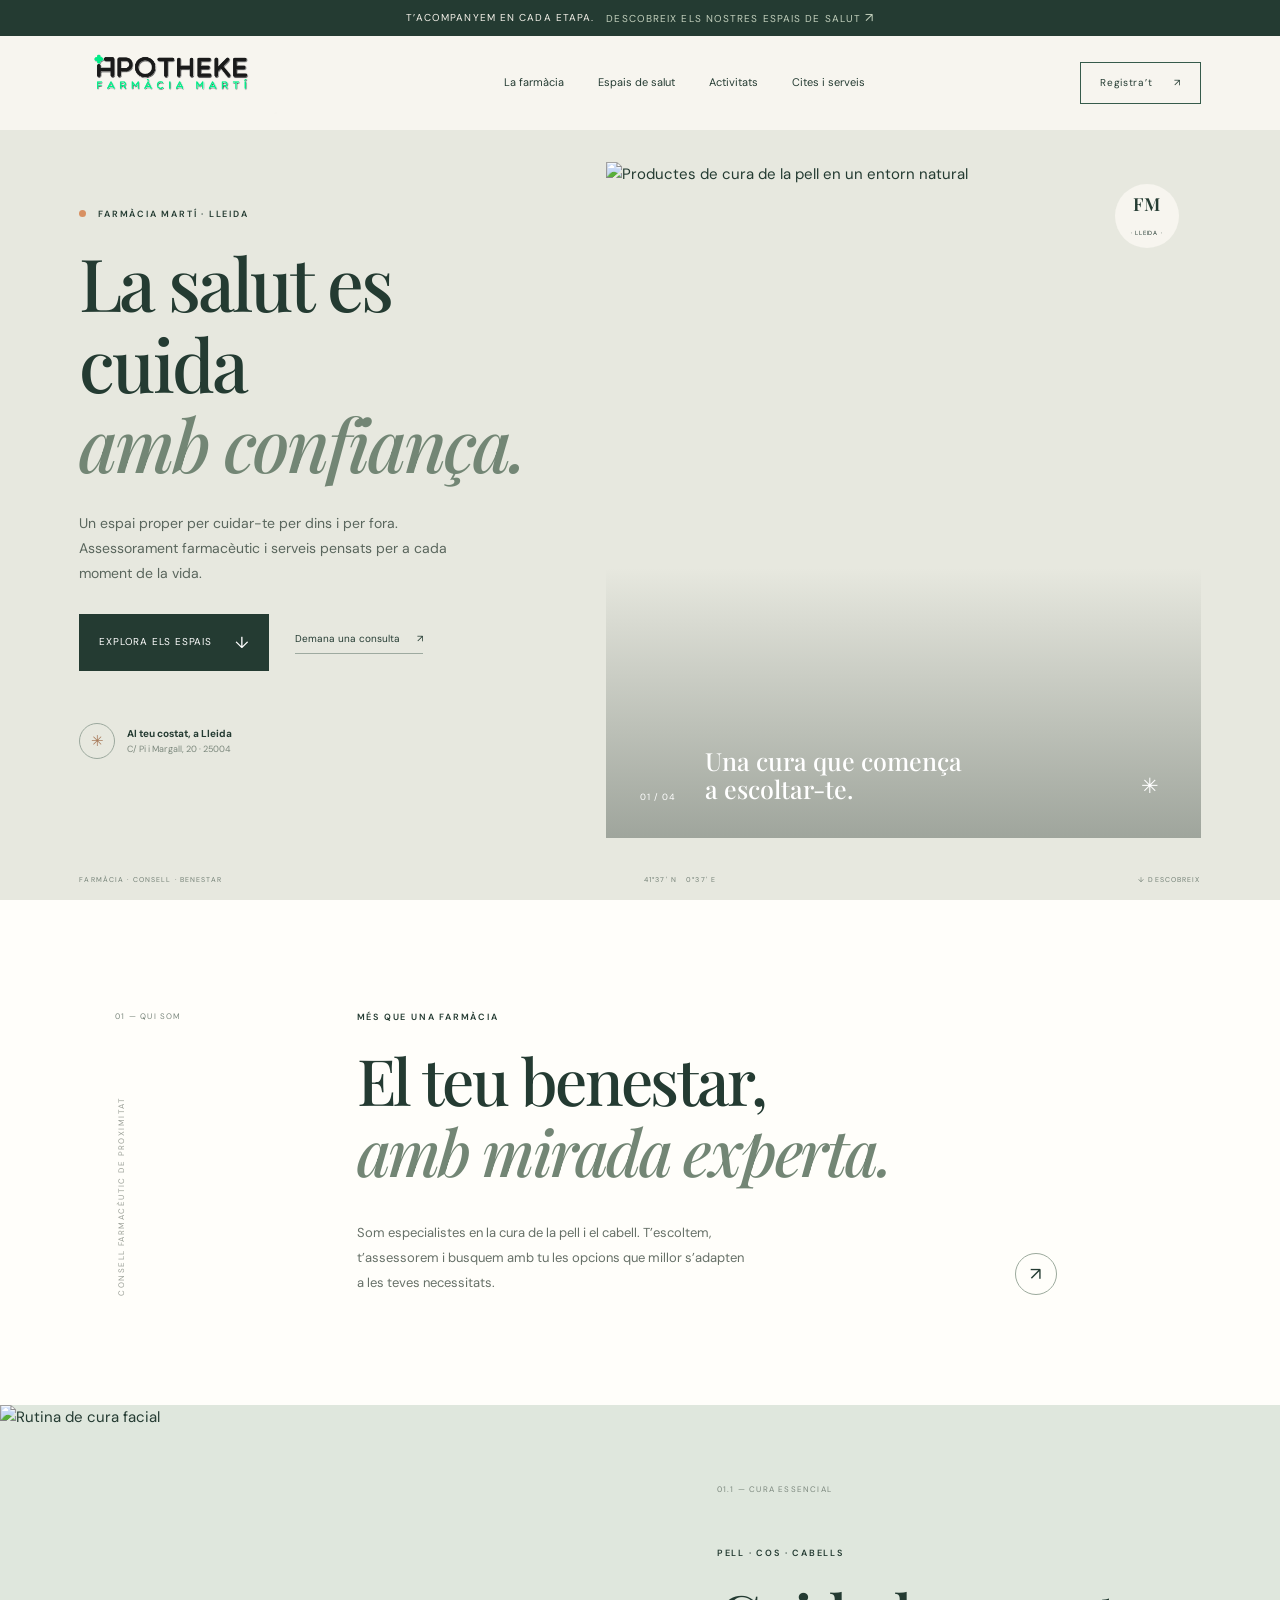
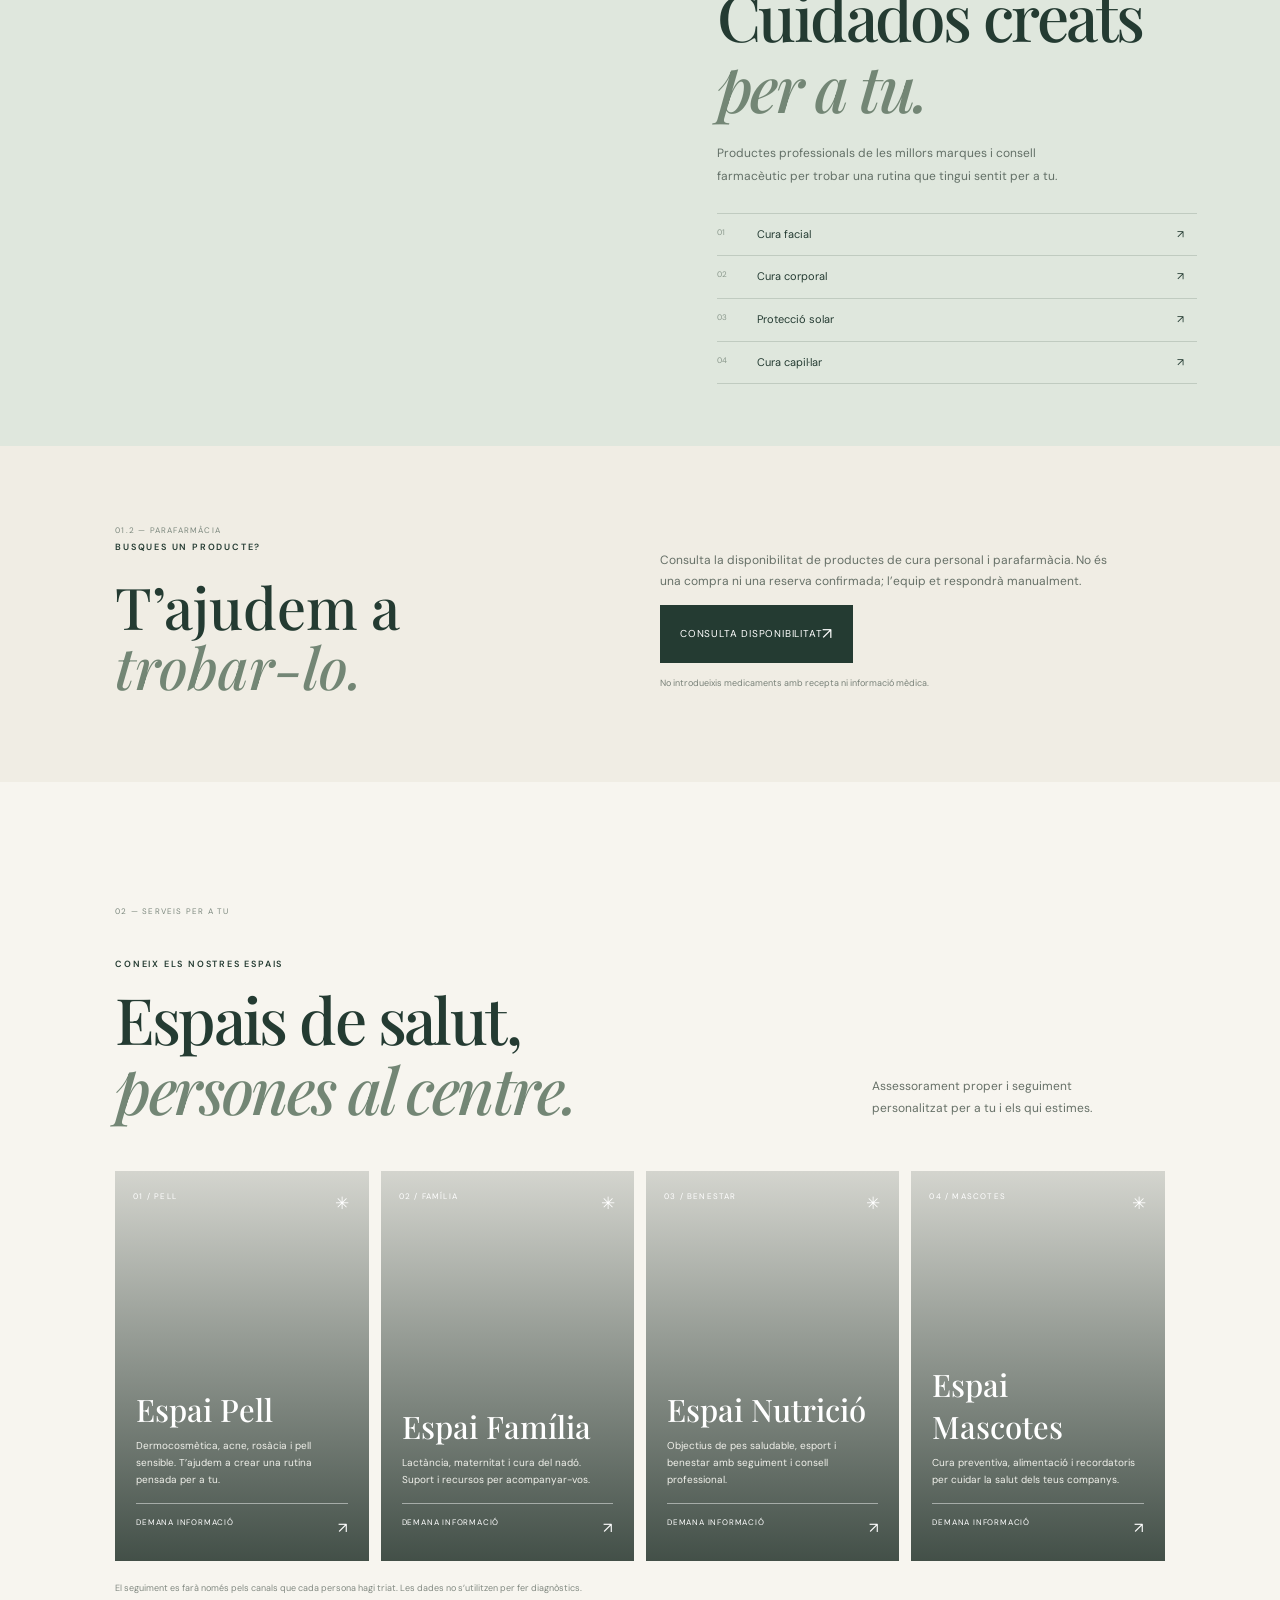
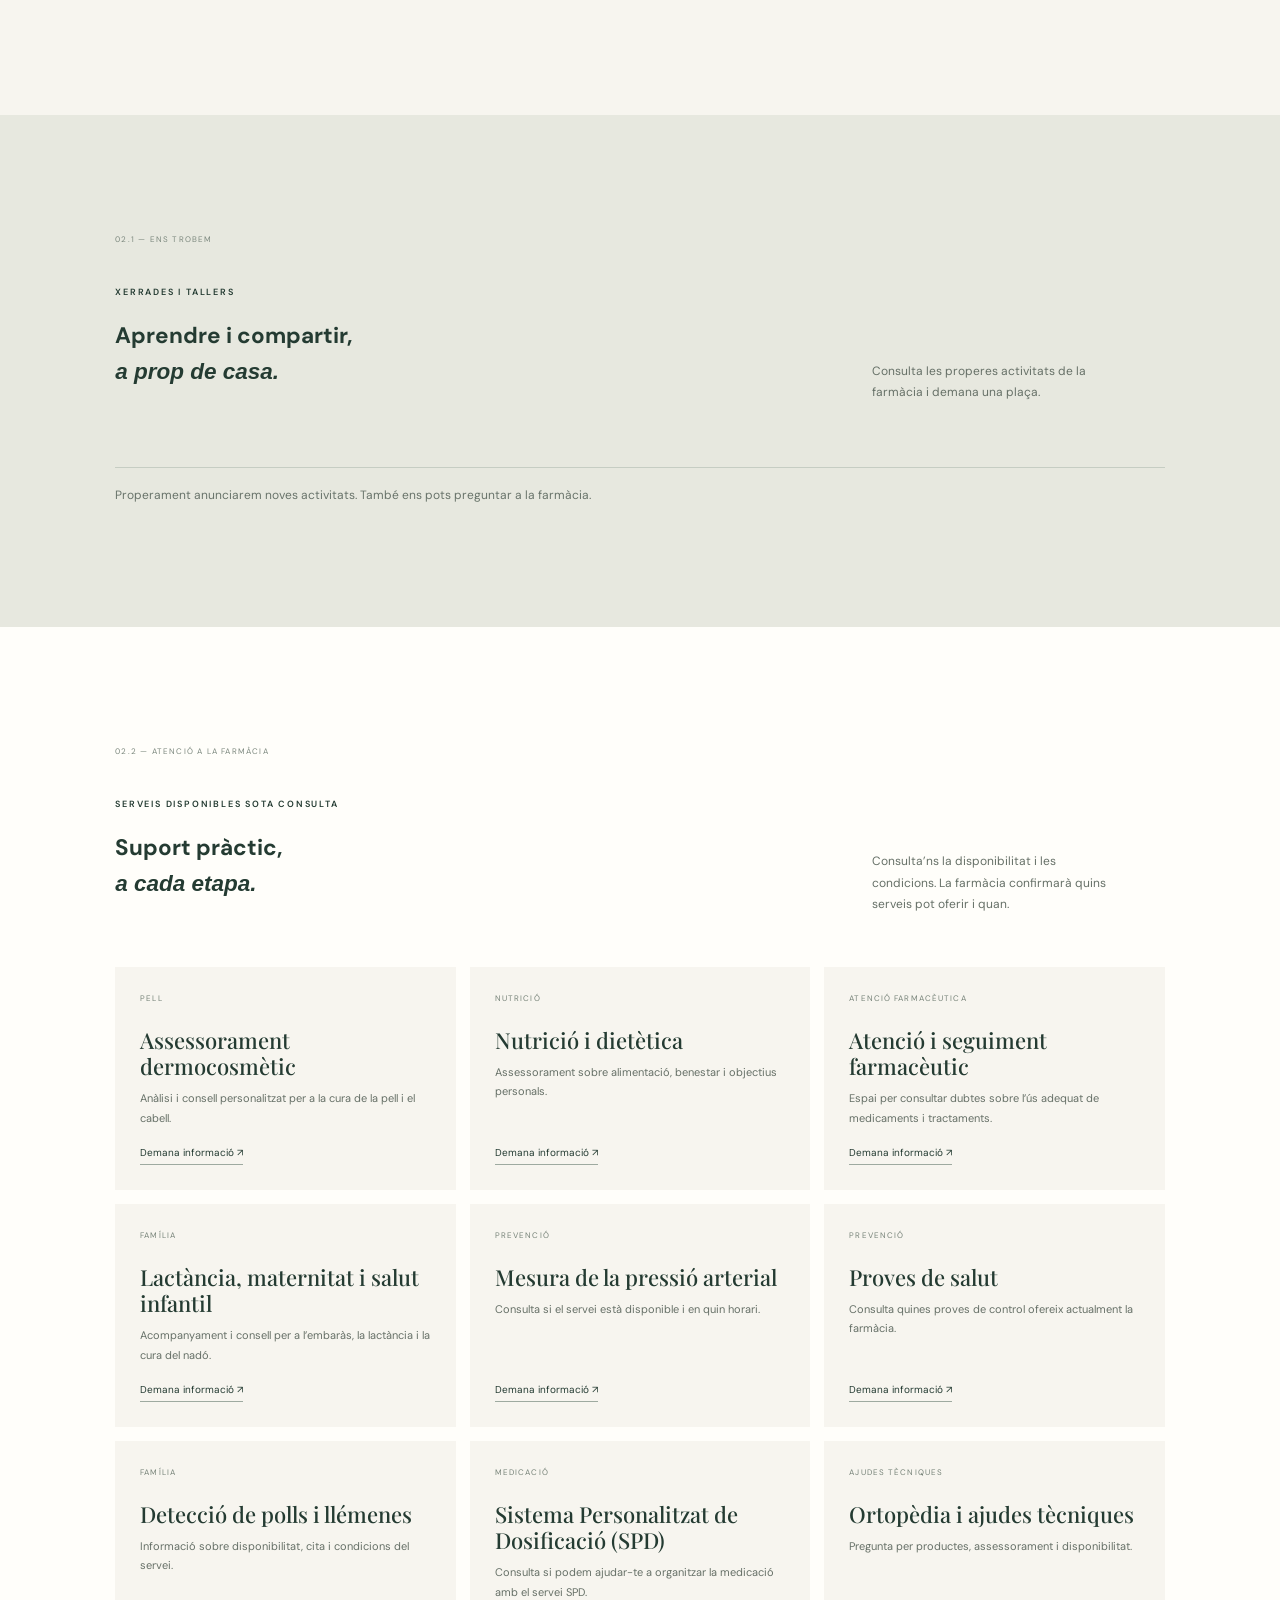
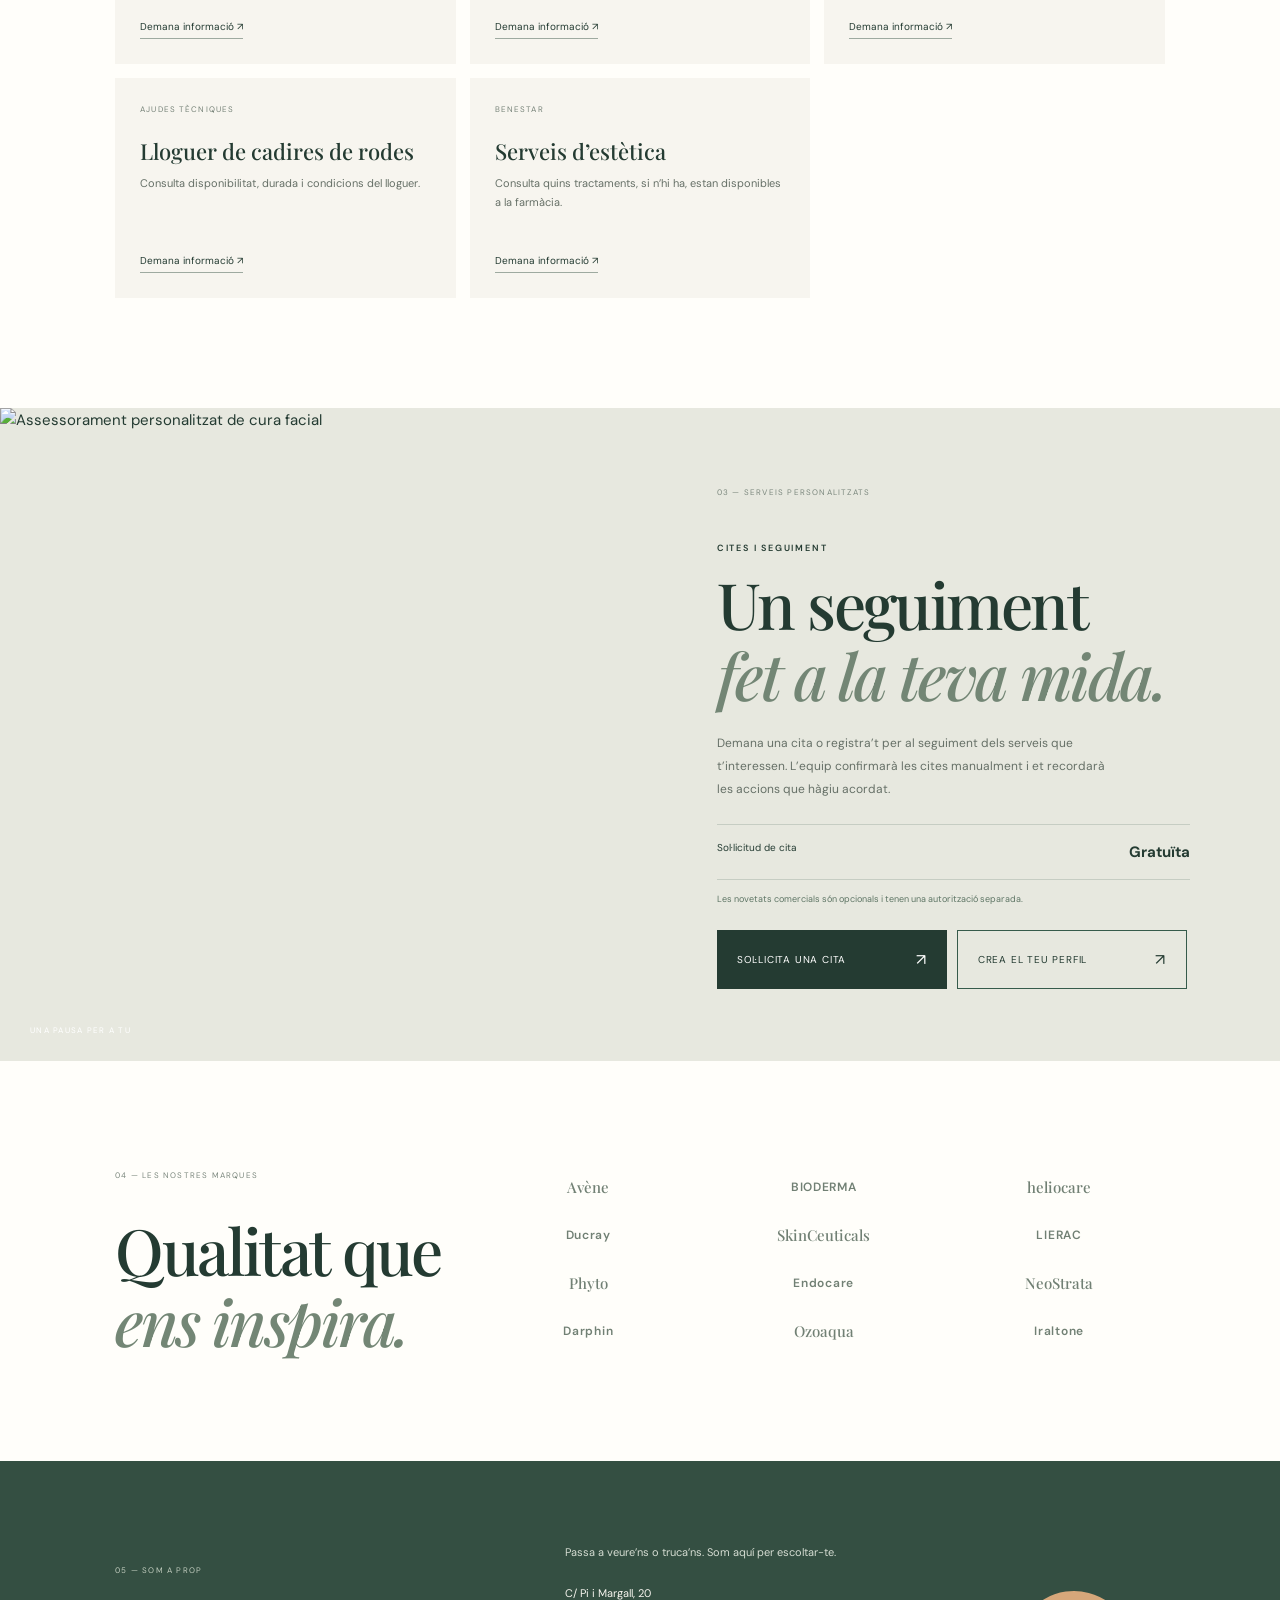
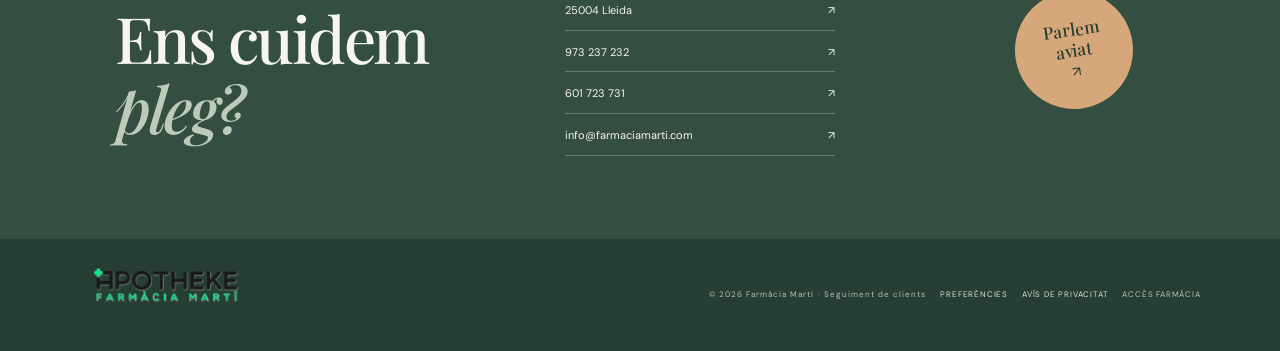
==== commit cd5cc402: "Afegeix els logos de Farmàcia Martí" ====
--- a/index.html
+++ b/index.html
@@ -4,17 +4,18 @@
   <meta charset="utf-8">
   <meta name="viewport" content="width=device-width, initial-scale=1">
   <meta name="theme-color" content="#f7f5ef">
+  <link rel="icon" type="image/png" href="assets/favicon.png">
   <meta name="description" content="Farmàcia Martí a Lleida: cura de la pell, assessorament dermocosmètic i nous espais de salut per a tota la família.">
   <title>Farmàcia Martí — Espais de salut a Lleida</title>
   <link rel="preconnect" href="https://fonts.googleapis.com">
   <link rel="preconnect" href="https://fonts.gstatic.com" crossorigin>
   <link href="https://fonts.googleapis.com/css2?family=DM+Sans:wght@400;500;600;700&family=Playfair+Display:wght@500;600;700&display=swap" rel="stylesheet">
   <link rel="stylesheet" href="styles.css"><link rel="stylesheet" href="site-extra.css">
-</head>
+<link rel="stylesheet" href="brand.css"></head>
 <body>
   <div class="notice">T’acompanyem en cada etapa. <a href="#espais">Descobreix els nostres espais de salut <span>↗</span></a></div>
   <header class="site-header">
-    <a class="brand" href="#inici" aria-label="Farmàcia Martí, inici"><span class="brand-mark">M<span>+</span></span><span class="brand-name">FARMÀCIA <b>MARTÍ</b><small>LLEIDA · DES DE SEMPRE A PROP</small></span></a>
+    <a class="brand" href="#inici" aria-label="Farmàcia Martí, inici"><img class="brand-logo" src="assets/logo-farmacia-marti.png" alt="" width="190" height="64"></a>
     <button class="menu-toggle" aria-label="Obrir menú" aria-expanded="false">☰</button>
     <nav class="main-nav" aria-label="Navegació principal">
       <a href="#cura">La farmàcia</a><a href="#espais">Espais de salut</a><a href="#activitats">Activitats</a><a href="#serveis-farmacia">Cites i serveis</a>
@@ -71,7 +72,7 @@
 
     <section class="contact-band" id="contacte"><div><span class="section-number">05 — SOM A PROP</span><h2>Ens cuidem<br><em>pleg?</em></h2></div><div class="contact-info"><p>Passa a veure’ns o truca’ns. Som aquí per escoltar-te.</p><a href="https://maps.google.com/?q=Carrer+Pi+i+Margall+20+Lleida" target="_blank" rel="noreferrer">C/ Pi i Margall, 20<br>25004 Lleida <span>↗</span></a><a href="tel:+34973237232">973 237 232 <span>↗</span></a><a href="tel:+34601723731">601 723 731 <span>↗</span></a><a href="mailto:info@farmaciamarti.com">info@farmaciamarti.com <span>↗</span></a></div><a class="contact-round" href="mailto:info@farmaciamarti.com">Parlem<br>aviat <span>↗</span></a></section>
   </main>
-  <footer><a class="brand footer-brand" href="#inici"><span class="brand-mark">M<span>+</span></span><span class="brand-name">FARMÀCIA <b>MARTÍ</b><small>LLEIDA · DES DE SEMPRE A PROP</small></span></a><span>© 2026 Farmàcia Martí · Seguiment de clients</span><a href="preferencies.html">PREFERÈNCIES</a><a href="privacy.html">AVÍS DE PRIVACITAT</a><a href="gestio.html">ACCÉS FARMÀCIA</a></footer>
+  <footer><a class="brand footer-brand" href="#inici"><img class="brand-logo" src="assets/logo-farmacia-marti.png" alt="Farmàcia Martí" width="190" height="64"></a><span>© 2026 Farmàcia Martí · Seguiment de clients</span><a href="preferencies.html">PREFERÈNCIES</a><a href="privacy.html">AVÍS DE PRIVACITAT</a><a href="gestio.html">ACCÉS FARMÀCIA</a></footer>
 
   <dialog id="request-dialog"><form method="dialog" class="dialog-close"><button aria-label="Tanca">×</button></form><p class="eyebrow">FARMÀCIA MARTÍ · LLEIDA</p><h2>Seguiment<br><em>personal.</em></h2><p class="dialog-copy">Indica com et podem contactar i quin espai t’interessa. No demanem informació sobre diagnòstics ni tractaments.</p><form id="request-form"><label for="name">Nom i cognoms</label><input id="name" name="name" autocomplete="name" maxlength="120" required><label for="phone">Mòbil</label><input id="phone" name="phone" type="tel" autocomplete="tel" inputmode="tel" maxlength="24" required><label for="email">Correu electrònic</label><input id="email" name="email" type="email" autocomplete="email" maxlength="254" required><label for="service">Espai que t’interessa</label><select id="service" name="service"><option value="pell">Espai Pell</option><option value="familia">Espai Família</option><option value="nutricio">Espai Nutrició</option><option value="mascotes">Espai Mascotes</option></select><fieldset class="consent-group"><legend>Seguiment dels serveis <span>*</span></legend><label class="check-row"><input type="checkbox" name="followup_email"> Per correu electrònic</label><label class="check-row"><input type="checkbox" name="followup_sms"> Per SMS al mòbil</label><p>Tria com vols rebre els recordatoris i la informació relacionada amb els serveis que demanis.</p></fieldset><fieldset class="consent-group optional"><legend>Novetats comercials (opcional)</legend><label class="check-row"><input type="checkbox" name="marketing_email"> Autoritzo Farmacia Marti CB a enviar-me informació comercial per correu electrònic</label><label class="check-row"><input type="checkbox" name="marketing_sms"> Autoritzo Farmacia Marti CB a enviar-me informació comercial per SMS</label></fieldset><label class="check-row legal-check"><input type="checkbox" name="privacy_notice_read" required> He llegit l’<a href="privacy.html" target="_blank" rel="noreferrer">avís de privacitat</a>. <span>*</span></label><label class="check-row legal-check"><input type="checkbox" name="followup_consent" required> Autoritzo el tractament de les meves dades per gestionar el seguiment dels serveis que demani, pels canals seleccionats. <span>*</span></label><div class="form-error" role="alert" hidden></div><button class="button button-dark" type="submit">Demanar l’alta <span>↗</span></button><p class="form-hint">Les novetats comercials són opcionals i no cal marcar-les per demanar seguiment. Pots retirar-ne l’autorització en qualsevol moment. El registre encara no està activat fins que la farmàcia completi la configuració indicada a l’avís.</p><label class="honeypot" aria-hidden="true">No emplenis aquest camp<input name="website" tabindex="-1" autocomplete="off"></label></form><p class="success-message" hidden>Hem rebut la teva sol·licitud d’alta. La farmàcia podrà contactar-te pels canals que has seleccionat.</p></dialog>
   <dialog id="appointment-dialog" class="service-dialog"><form method="dialog" class="dialog-close"><button aria-label="Tanca">×</button></form><p class="eyebrow">FARMÀCIA MARTÍ · LLEIDA</p><h2 id="appointment-title">Sol·licita una<br><em>cita.</em></h2><p class="dialog-copy">Indica el servei que t’interessa. La farmàcia confirmarà la disponibilitat i, si escau, la cita. No incloguis informació mèdica.</p><form id="appointment-form" data-request-form><label for="appointment-name">Nom i cognoms</label><input id="appointment-name" name="fullName" autocomplete="name" maxlength="120" required><label for="appointment-phone">Mòbil</label><input id="appointment-phone" name="phone" type="tel" autocomplete="tel" required maxlength="24"><label for="appointment-email">Correu electrònic</label><input id="appointment-email" name="email" type="email" autocomplete="email" required maxlength="254"><label for="appointment-detail">Servei d’interès</label><select id="appointment-detail" name="serviceDetail"><option value="dermo">Assessorament dermocosmètic</option><option value="nutrition">Nutrició i dietètica</option><option value="pharmacy">Atenció i seguiment farmacèutic</option><option value="family">Lactància, maternitat i salut infantil</option><option value="blood_pressure">Mesura de la pressió arterial</option><option value="health_tests">Proves de salut</option><option value="lice_check">Detecció de polls i llémenes</option><option value="spd">Sistema Personalitzat de Dosificació (SPD)</option><option value="mobility">Ortopèdia i ajudes tècniques</option><option value="wheelchair">Lloguer de cadires de rodes</option><option value="aesthetics">Serveis d’estètica</option><option value="pets">Espai Mascotes</option></select><label for="appointment-service">Espai</label><select id="appointment-service" name="service"><option value="pell">Espai Pell</option><option value="familia">Espai Família</option><option value="nutricio">Espai Nutrició</option><option value="mascotes">Espai Mascotes</option></select><label for="appointment-mode">Modalitat preferida</label><select id="appointment-mode" name="mode"><option value="in_person">Presencial</option><option value="online">En línia (si està disponible)</option></select><label for="appointment-date">Data preferida (opcional)</label><input id="appointment-date" name="preferredDate" type="date"><label for="appointment-time">Franja preferida</label><select id="appointment-time" name="preferredTime"><option value="any">Qualsevol</option><option value="morning">Matí</option><option value="afternoon">Tarda</option></select><label for="appointment-channel">Com prefereixes que et contactem?</label><select id="appointment-channel" name="contactChannel"><option value="email">Correu electrònic</option><option value="phone">Telèfon</option></select><label class="check-row legal-check"><input type="checkbox" name="privacyNoticeRead" required> He llegit l’<a href="privacy.html" target="_blank" rel="noreferrer">avís de privacitat</a> i demano informació o una cita.</label><div class="form-error" role="alert" hidden></div><button class="button button-dark" type="submit">Envia sol·licitud <span>↗</span></button><p class="form-hint">La sol·licitud no és una cita confirmada. La farmàcia et contactarà manualment. No introdueixis dades de salut.</p><label class="honeypot">No emplenis aquest camp<input name="website" tabindex="-1" autocomplete="off"></label></form><p class="success-message" hidden>Sol·licitud rebuda. La farmàcia et contactarà per confirmar disponibilitat.</p></dialog>
--- a/brand.css
+++ b/brand.css
@@ -0,0 +1,7 @@
+/* Farmàcia Martí brand assets */
+.brand-logo{display:block;width:210px;height:auto;max-height:62px;object-fit:contain}
+.footer-brand .brand-logo{width:198px;max-height:58px}
+.staff-header .brand{flex-direction:column;align-items:flex-start;gap:0}
+.staff-header .brand-logo{width:158px;max-height:47px}
+.brand-context{display:block;margin-top:-2px;font-size:7px;line-height:1.2;letter-spacing:.17em;color:#778379}
+@media(max-width:650px){.brand{gap:0}.brand-logo{width:158px;max-height:47px}.footer-brand .brand-logo{width:175px;max-height:54px}}
